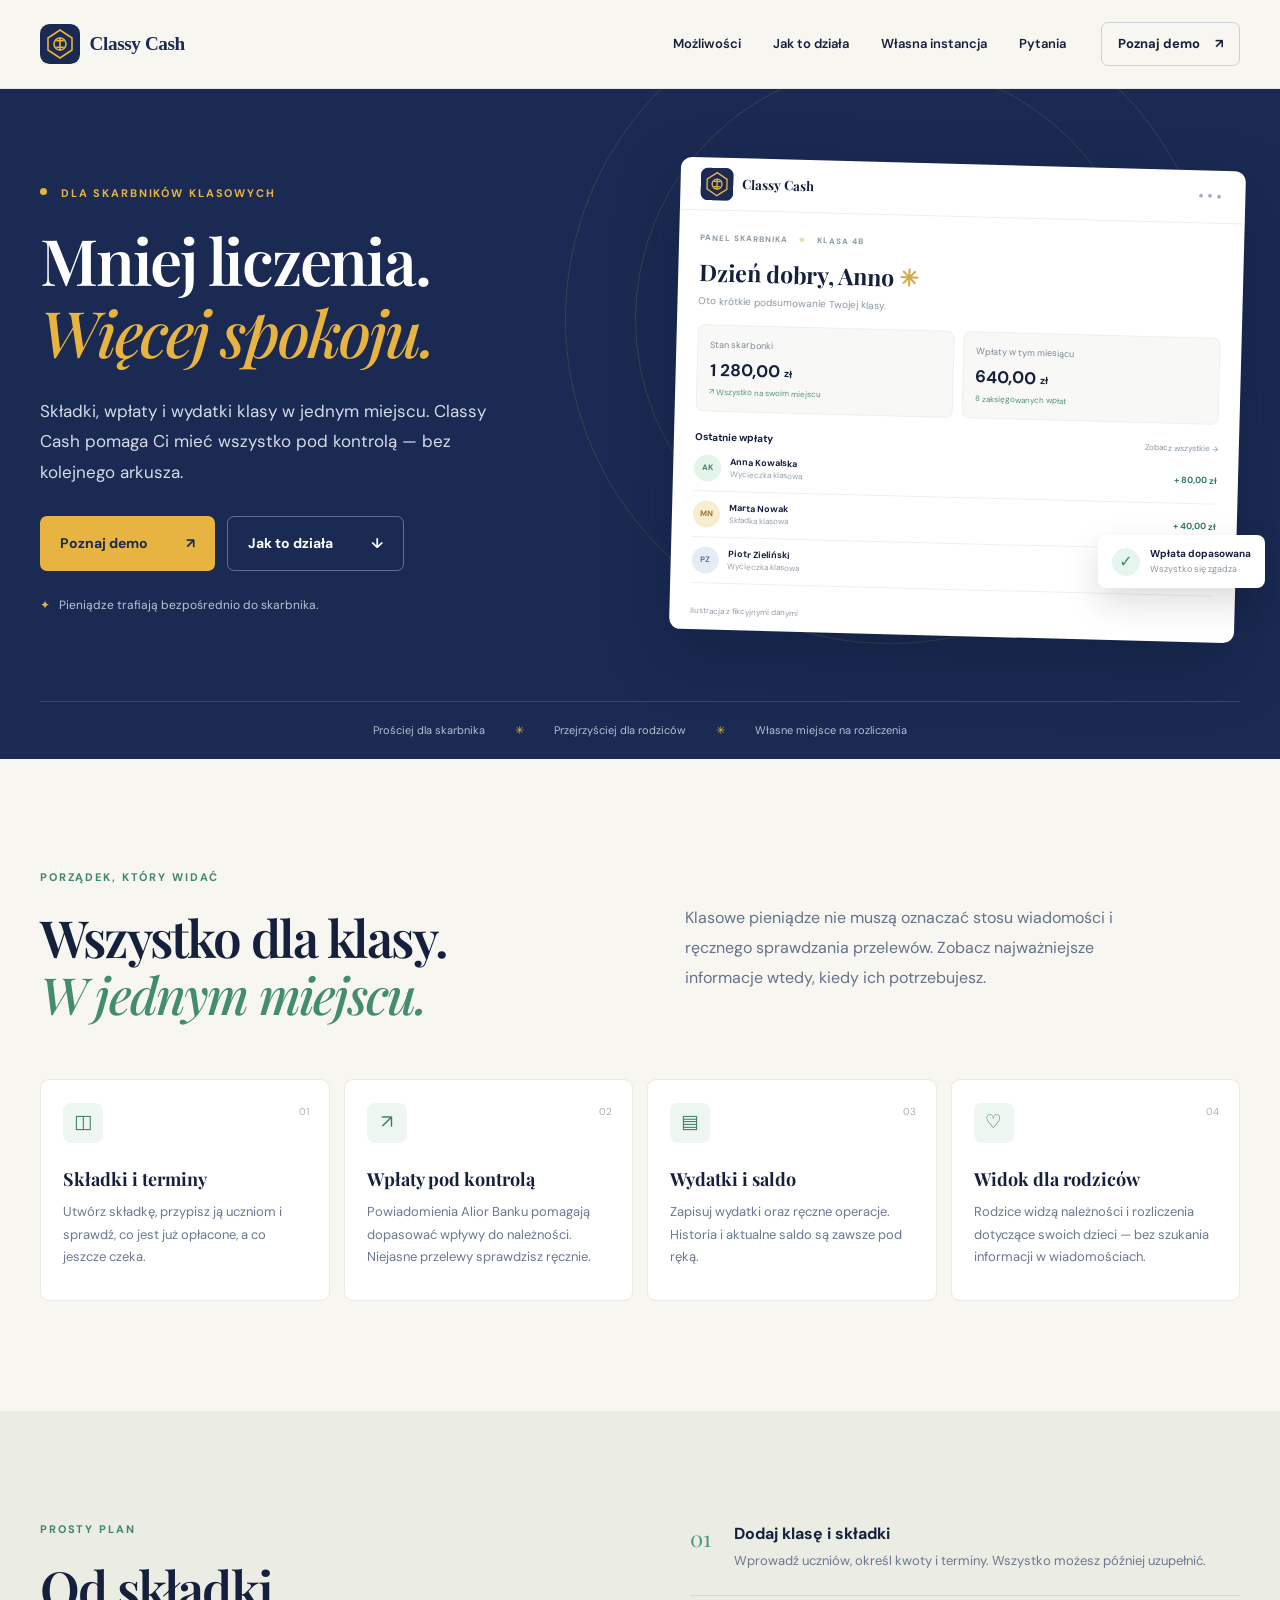
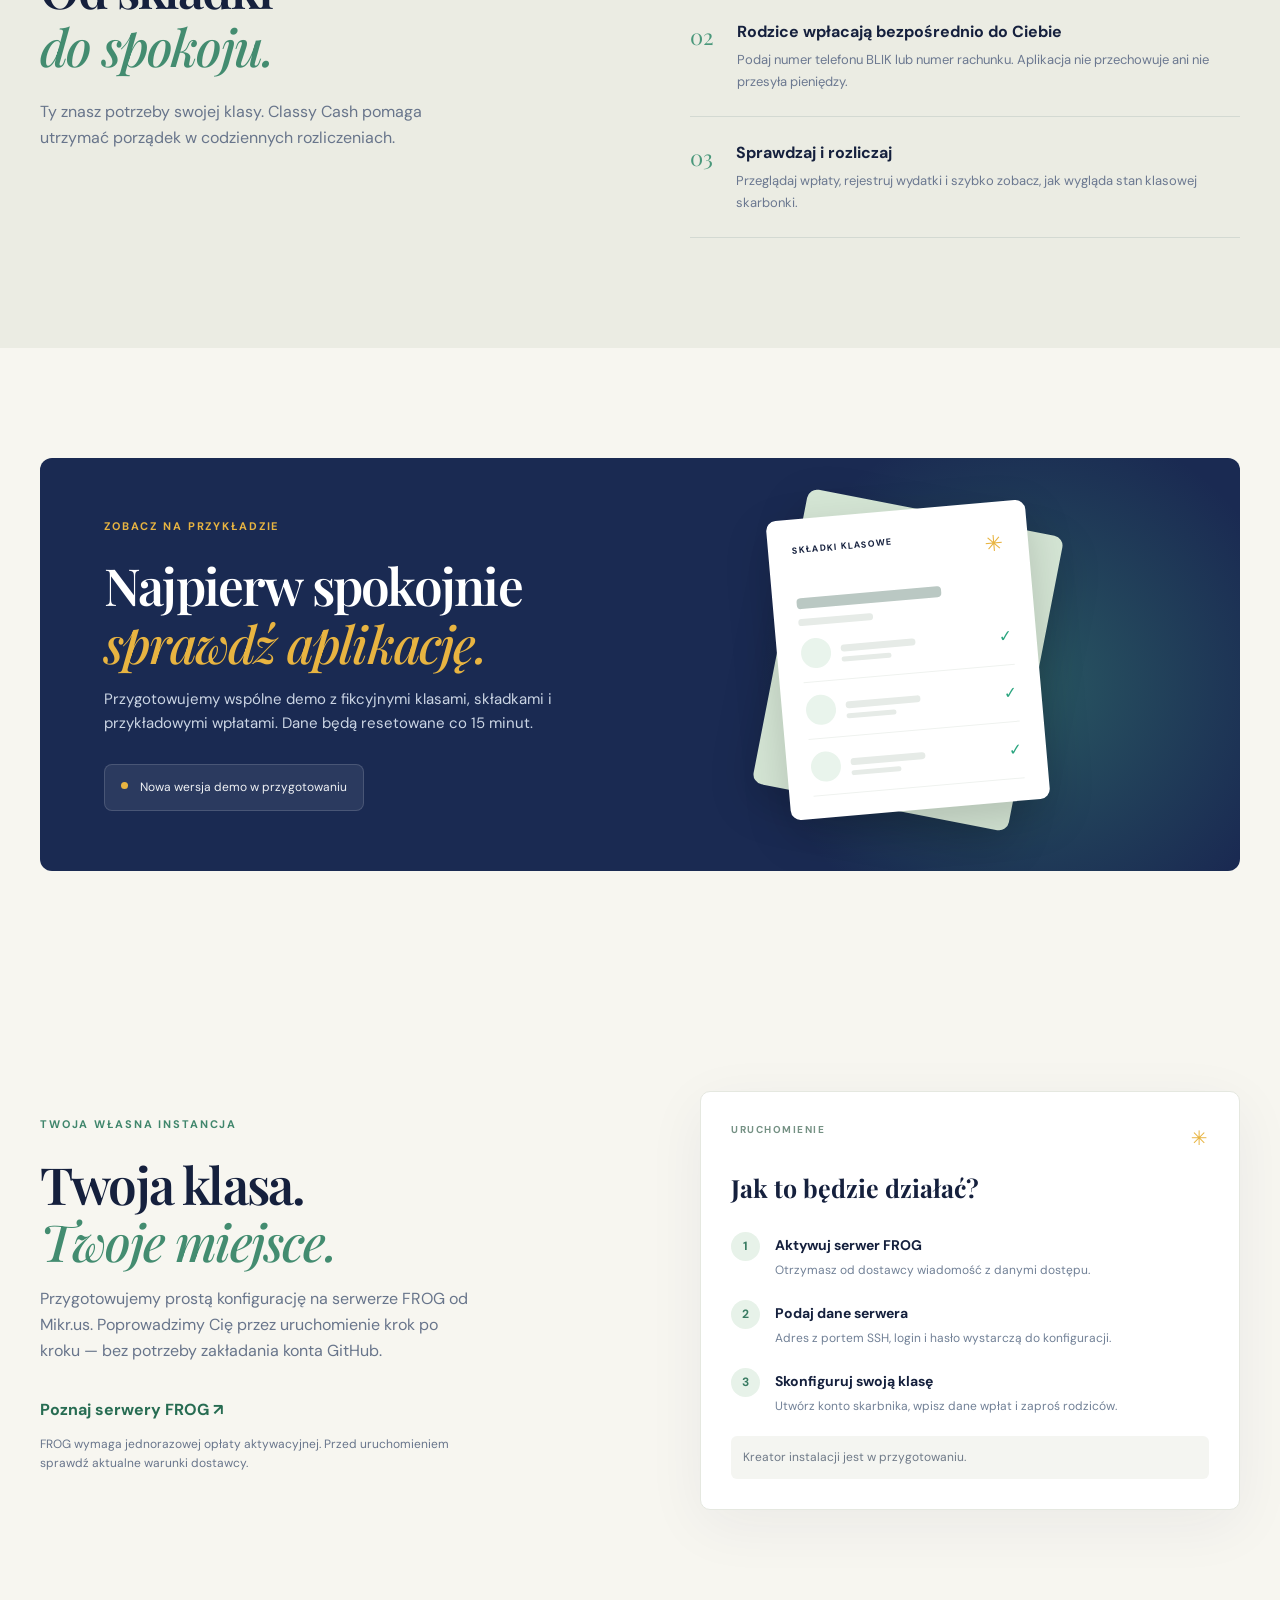
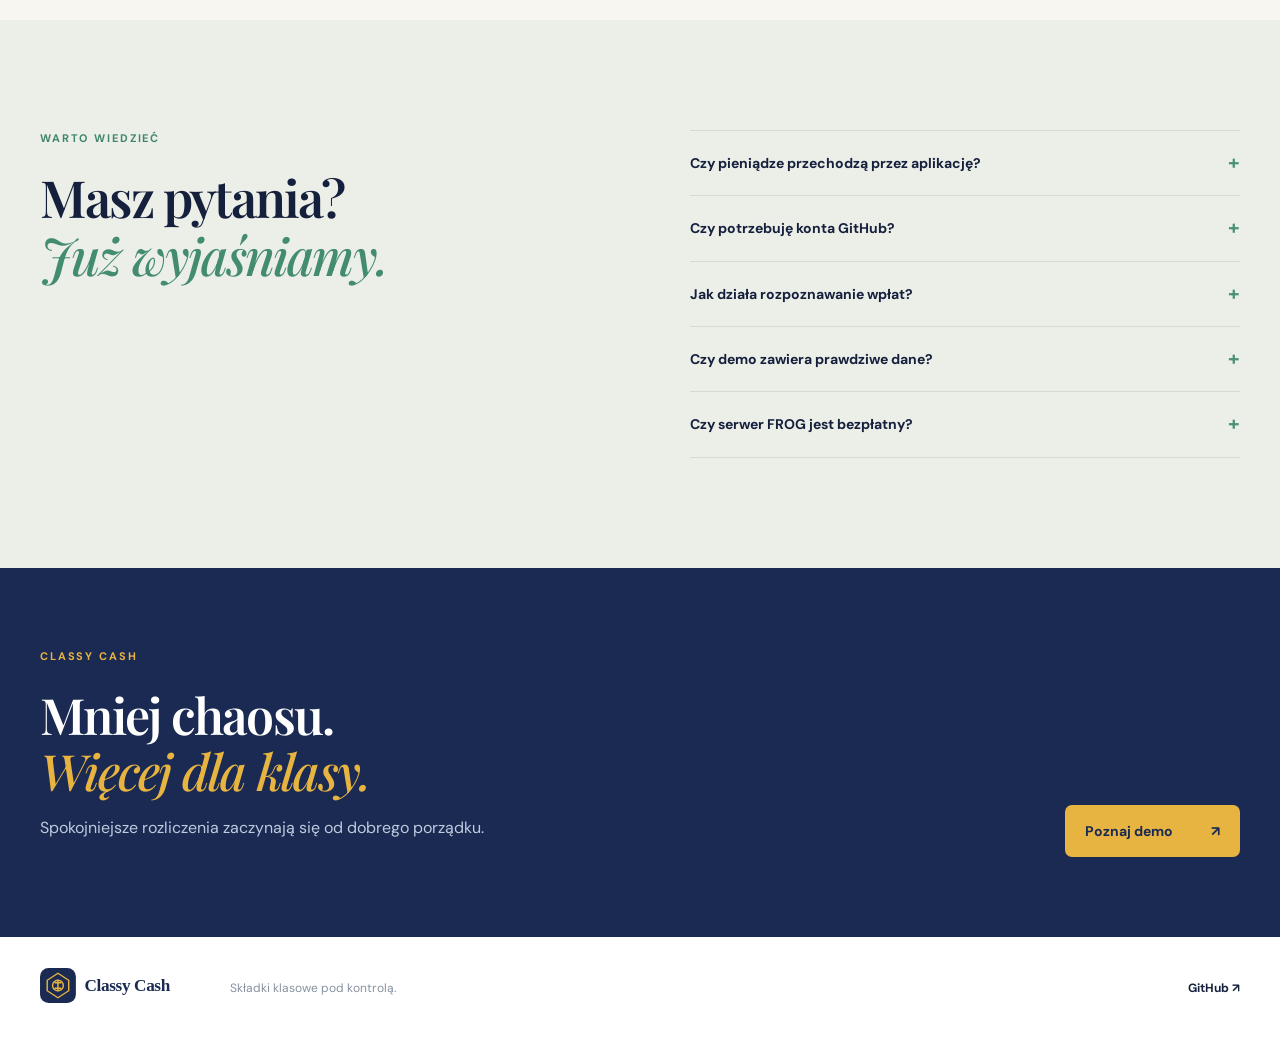
==== index.html @ b5011d4c "Create Classy Cash product website" ====
<!doctype html>
<html lang="pl">
<head>
  <meta charset="utf-8">
  <meta name="viewport" content="width=device-width, initial-scale=1">
  <meta name="theme-color" content="#1a2a52">
  <meta name="description" content="Classy Cash pomaga skarbnikom klasowym uporządkować składki, wpłaty i wydatki w jednym miejscu.">
  <meta property="og:title" content="Classy Cash — składki klasowe pod kontrolą">
  <meta property="og:description" content="Więcej porządku w klasowych rozliczeniach. Pieniądze trafiają bezpośrednio do skarbnika.">
  <meta property="og:image" content="https://classy-cash.github.io/assets/brand/social-card.png">
  <meta property="og:type" content="website">
  <link rel="icon" href="assets/brand/icon.svg" type="image/svg+xml">
  <link rel="apple-touch-icon" href="assets/brand/icon-180.png">
  <link rel="stylesheet" href="style.css">
  <title>Classy Cash — składki klasowe pod kontrolą</title>
</head>
<body>
  <a class="skip" href="#tresc">Przejdź do treści</a>
  <header class="site-header">
    <nav class="nav wrap" aria-label="Nawigacja główna">
      <a class="brand" href="#start" aria-label="Classy Cash — strona główna"><img src="assets/brand/logo.svg" alt="Classy Cash" width="184" height="40"></a>
      <div class="nav-links"><a href="#mozliwosci">Możliwości</a><a href="#jak-to-dziala">Jak to działa</a><a href="#instalacja">Własna instancja</a><a href="#pytania">Pytania</a></div>
      <a class="nav-cta" href="#demo">Poznaj demo <span aria-hidden="true">↗</span></a>
    </nav>
  </header>
  <main id="tresc">
    <section class="hero" id="start">
      <div class="hero-inner wrap">
        <div class="hero-copy">
          <p class="eyebrow"><span class="dot"></span> DLA SKARBNIKÓW KLASOWYCH</p>
          <h1>Mniej liczenia.<br><em>Więcej spokoju.</em></h1>
          <p class="hero-lede">Składki, wpłaty i wydatki klasy w jednym miejscu. Classy Cash pomaga Ci mieć wszystko pod kontrolą — bez kolejnego arkusza.</p>
          <div class="hero-actions"><a class="button button-gold" href="#demo">Poznaj demo <span aria-hidden="true">↗</span></a><a class="button button-ghost" href="#jak-to-dziala">Jak to działa <span aria-hidden="true">↓</span></a></div>
          <p class="hero-note"><span aria-hidden="true">✦</span> Pieniądze trafiają bezpośrednio do skarbnika.</p>
        </div>
        <div class="hero-visual" aria-label="Ilustracja przykładowego widoku rozliczeń">
          <div class="visual-orbit orbit-one"></div><div class="visual-orbit orbit-two"></div>
          <div class="dashboard">
            <div class="dashboard-top"><div class="dashboard-brand"><img src="assets/brand/icon.svg" width="33" height="33" alt=""><strong>Classy Cash</strong></div><span class="dashboard-menu">•••</span></div>
            <div class="dashboard-body"><p class="dashboard-kicker">PANEL SKARBNIKA <span>✳</span> KLASA 4B</p><h2>Dzień dobry, Anno <span>✳</span></h2><p class="dashboard-sub">Oto krótkie podsumowanie Twojej klasy.</p>
              <div class="dashboard-cards"><div class="mini-card"><span>Stan skarbonki</span><strong>1 280,00 <small>zł</small></strong><em>↗ Wszystko na swoim miejscu</em></div><div class="mini-card"><span>Wpłaty w tym miesiącu</span><strong>640,00 <small>zł</small></strong><em>8 zaksięgowanych wpłat</em></div></div>
              <div class="dashboard-list"><div class="list-title"><strong>Ostatnie wpłaty</strong><span>Zobacz wszystkie →</span></div><div class="payment-row"><span class="avatar avatar-green">AK</span><div><strong>Anna Kowalska</strong><small>Wycieczka klasowa</small></div><b>+ 80,00 zł</b></div><div class="payment-row"><span class="avatar avatar-gold">MN</span><div><strong>Marta Nowak</strong><small>Składka klasowa</small></div><b>+ 40,00 zł</b></div><div class="payment-row"><span class="avatar avatar-blue">PZ</span><div><strong>Piotr Zieliński</strong><small>Wycieczka klasowa</small></div><b>+ 80,00 zł</b></div></div>
            </div><p class="visual-caption">Ilustracja z fikcyjnymi danymi</p>
          </div>
          <div class="floating-note"><span class="check">✓</span><div><strong>Wpłata dopasowana</strong><small>Wszystko się zgadza</small></div></div>
        </div>
      </div>
      <div class="hero-bottom wrap"><span>Prościej dla skarbnika</span><span aria-hidden="true">✳</span><span>Przejrzyściej dla rodziców</span><span aria-hidden="true">✳</span><span>Własne miejsce na rozliczenia</span></div>
    </section>
    <section class="intro wrap section" id="mozliwosci">
      <div><p class="section-label">PORZĄDEK, KTÓRY WIDAĆ</p><h2>Wszystko dla klasy.<br><em>W jednym miejscu.</em></h2></div>
      <p class="section-intro">Klasowe pieniądze nie muszą oznaczać stosu wiadomości i ręcznego sprawdzania przelewów. Zobacz najważniejsze informacje wtedy, kiedy ich potrzebujesz.</p>
      <div class="features">
        <article class="feature"><span class="feature-icon">◫</span><span class="feature-number">01</span><h3>Składki i terminy</h3><p>Utwórz składkę, przypisz ją uczniom i sprawdź, co jest już opłacone, a co jeszcze czeka.</p></article>
        <article class="feature"><span class="feature-icon">↗</span><span class="feature-number">02</span><h3>Wpłaty pod kontrolą</h3><p>Powiadomienia Alior Banku pomagają dopasować wpływy do należności. Niejasne przelewy sprawdzisz ręcznie.</p></article>
        <article class="feature"><span class="feature-icon">▤</span><span class="feature-number">03</span><h3>Wydatki i saldo</h3><p>Zapisuj wydatki oraz ręczne operacje. Historia i aktualne saldo są zawsze pod ręką.</p></article>
        <article class="feature"><span class="feature-icon">♡</span><span class="feature-number">04</span><h3>Widok dla rodziców</h3><p>Rodzice widzą należności i rozliczenia dotyczące swoich dzieci — bez szukania informacji w wiadomościach.</p></article>
      </div>
    </section>
    <section class="how section" id="jak-to-dziala"><div class="wrap how-layout"><div class="how-heading"><p class="section-label">PROSTY PLAN</p><h2>Od składki<br><em>do spokoju.</em></h2><p>Ty znasz potrzeby swojej klasy. Classy Cash pomaga utrzymać porządek w codziennych rozliczeniach.</p></div><div class="steps"><article><span>01</span><div><h3>Dodaj klasę i składki</h3><p>Wprowadź uczniów, określ kwoty i terminy. Wszystko możesz później uzupełnić.</p></div></article><article><span>02</span><div><h3>Rodzice wpłacają bezpośrednio do Ciebie</h3><p>Podaj numer telefonu BLIK lub numer rachunku. Aplikacja nie przechowuje ani nie przesyła pieniędzy.</p></div></article><article><span>03</span><div><h3>Sprawdzaj i rozliczaj</h3><p>Przeglądaj wpłaty, rejestruj wydatki i szybko zobacz, jak wygląda stan klasowej skarbonki.</p></div></article></div></div></section>
    <section class="demo section" id="demo"><div class="wrap demo-card"><div><p class="section-label section-label-light">ZOBACZ NA PRZYKŁADZIE</p><h2>Najpierw spokojnie<br><em>sprawdź aplikację.</em></h2><p>Przygotowujemy wspólne demo z fikcyjnymi klasami, składkami i przykładowymi wpłatami. Dane będą resetowane co 15 minut.</p><span class="availability"><span class="dot"></span> Nowa wersja demo w przygotowaniu</span></div><div class="demo-illustration" aria-hidden="true"><div class="paper paper-back"></div><div class="paper paper-front"><div class="paper-top"><span>SKŁADKI KLASOWE</span><b>✳</b></div><div class="paper-line wide"></div><div class="paper-line"></div><div class="paper-row"><i></i><div><div class="paper-line"></div><div class="paper-line short"></div></div><span>✓</span></div><div class="paper-row"><i></i><div><div class="paper-line"></div><div class="paper-line short"></div></div><span>✓</span></div><div class="paper-row"><i></i><div><div class="paper-line"></div><div class="paper-line short"></div></div><span>✓</span></div></div></div></div></section>
    <section class="install wrap section" id="instalacja"><div class="install-copy"><p class="section-label">TWOJA WŁASNA INSTANCJA</p><h2>Twoja klasa.<br><em>Twoje miejsce.</em></h2><p>Przygotowujemy prostą konfigurację na serwerze FROG od Mikr.us. Poprowadzimy Cię przez uruchomienie krok po kroku — bez potrzeby zakładania konta GitHub.</p><a class="text-link" href="https://frog.mikr.us/" target="_blank" rel="noopener noreferrer">Poznaj serwery FROG <span aria-hidden="true">↗</span></a><p class="fine-print">FROG wymaga jednorazowej opłaty aktywacyjnej. Przed uruchomieniem sprawdź aktualne warunki dostawcy.</p></div><div class="install-panel"><div class="install-panel-top"><span>URUCHOMIENIE</span><span>✳</span></div><h3>Jak to będzie działać?</h3><ol><li><span>1</span><div><strong>Aktywuj serwer FROG</strong><p>Otrzymasz od dostawcy wiadomość z danymi dostępu.</p></div></li><li><span>2</span><div><strong>Podaj dane serwera</strong><p>Adres z portem SSH, login i hasło wystarczą do konfiguracji.</p></div></li><li><span>3</span><div><strong>Skonfiguruj swoją klasę</strong><p>Utwórz konto skarbnika, wpisz dane wpłat i zaproś rodziców.</p></div></li></ol><div class="install-status">Kreator instalacji jest w przygotowaniu.</div></div></section>
    <section class="faq section" id="pytania"><div class="wrap faq-layout"><div><p class="section-label">WARTO WIEDZIEĆ</p><h2>Masz pytania?<br><em>Już wyjaśniamy.</em></h2></div><div class="faq-list"><details><summary>Czy pieniądze przechodzą przez aplikację?</summary><p>Nie. Rodzice płacą bezpośrednio do skarbnika na wskazany numer telefonu lub rachunek. Classy Cash pomaga zapisać i dopasować informacje o wpłatach.</p></details><details><summary>Czy potrzebuję konta GitHub?</summary><p>Nie. Planowany kreator poprowadzi Cię przez uruchomienie własnej instancji bez konta GitHub.</p></details><details><summary>Jak działa rozpoznawanie wpłat?</summary><p>Po konfiguracji Alior Bank wysyła powiadomienie na adres przypisany do Twojej instancji. Aplikacja próbuje dopasować wpływ do należności; niejasne przypadki możesz sprawdzić ręcznie.</p></details><details><summary>Czy demo zawiera prawdziwe dane?</summary><p>Nie. Demo będzie wypełnione fikcyjnymi przykładami i resetowane co 15 minut. Nie wpisuj do niego prawdziwych danych.</p></details><details><summary>Czy serwer FROG jest bezpłatny?</summary><p>FROG nie ma opłaty abonamentowej, ale wymaga jednorazowej opłaty aktywacyjnej. Aktualne szczegóły i ograniczenia sprawdzisz u dostawcy.</p></details></div></div></section>
    <section class="closing"><div class="wrap closing-inner"><div><p class="section-label section-label-light">CLASSY CASH</p><h2>Mniej chaosu.<br><em>Więcej dla klasy.</em></h2><p>Spokojniejsze rozliczenia zaczynają się od dobrego porządku.</p></div><a class="button button-gold" href="#demo">Poznaj demo <span aria-hidden="true">↗</span></a></div></section>
  </main>
  <footer><div class="wrap footer-inner"><a class="footer-brand" href="#start"><img src="assets/brand/logo.svg" alt="Classy Cash" width="165" height="36"></a><p>Składki klasowe pod kontrolą.</p><a href="https://github.com/classy-cash">GitHub <span aria-hidden="true">↗</span></a></div></footer>
</body>
</html>
---- style.css ----
@import url('https://fonts.googleapis.com/css2?family=DM+Sans:wght@400;500;600;700&family=Playfair+Display:ital,wght@0,500;0,600;0,700;1,500;1,600&display=swap');
:root{--navy:#1a2a52;--ink:#15203d;--amber:#e8b441;--green:#2aa57f;--ivory:#f7f6f0;--muted:#64708a;--line:#e3e4df;--serif:'Playfair Display',Georgia,serif;--sans:'DM Sans',Inter,system-ui,sans-serif}
*{box-sizing:border-box}html{scroll-behavior:smooth}body{margin:0;background:var(--ivory);color:var(--ink);font-family:var(--sans);font-size:16px;line-height:1.6}a{color:inherit}button,a,summary{outline-offset:4px}a:focus-visible,summary:focus-visible{outline:3px solid var(--green)}.wrap{width:min(100% - 48px,1200px);margin-inline:auto}.skip{position:absolute;top:-80px;left:16px;z-index:10;background:#fff;padding:8px 16px}.skip:focus{top:8px}.site-header{background:var(--ivory);border-bottom:1px solid rgba(26,42,82,.08)}.nav{height:88px;display:flex;align-items:center;gap:35px}.brand{display:flex;align-items:center;margin-right:auto}.brand img{width:184px;height:auto}.nav-links{display:flex;align-items:center;gap:32px;font-size:13px;font-weight:600}.nav-links a{text-decoration:none}.nav-links a:hover,.text-link:hover{text-decoration:underline}.nav-cta{font-size:13px;font-weight:700;text-decoration:none;border:1px solid #cbd1d7;border-radius:7px;padding:11px 16px}.nav-cta span{margin-left:12px}.hero{background:var(--navy);color:#fff;overflow:hidden}.hero-inner{min-height:598px;display:grid;grid-template-columns:1fr 1fr;align-items:center;gap:70px;padding-block:75px 65px}.hero-copy{position:relative;z-index:1}.eyebrow,.section-label{font-size:11px;letter-spacing:.17em;font-weight:700;color:#40866c;margin:0 0 22px}.eyebrow{color:#e8b441}.dot{display:inline-block;width:7px;height:7px;border-radius:50%;background:var(--amber);margin-right:9px;vertical-align:2px}.hero h1,.section h2,.closing h2{font-family:var(--serif);font-weight:600;line-height:1.12;letter-spacing:-.035em;margin:0}.hero h1{font-size:clamp(48px,5vw,72px)}h1 em,h2 em{font-weight:500;color:var(--amber)}.hero-lede{max-width:490px;color:#d5dce8;font-size:17px;line-height:1.8;margin:28px 0 29px}.hero-actions{display:flex;gap:12px;flex-wrap:wrap}.button{display:inline-flex;align-items:center;justify-content:center;gap:38px;padding:15px 20px;border-radius:7px;text-decoration:none;font-weight:700;font-size:14px}.button-gold{background:var(--amber);color:var(--navy)}.button-gold:hover{background:#f4c95e}.button-ghost{border:1px solid rgba(255,255,255,.32);color:#fff}.button-ghost:hover{background:rgba(255,255,255,.08)}.hero-note{font-size:12px;color:#b9c4d8;margin:25px 0 0}.hero-note span{color:var(--amber);margin-right:6px}.hero-visual{position:relative;min-width:0}.visual-orbit{position:absolute;border:1px solid rgba(232,180,65,.16);border-radius:50%;pointer-events:none}.orbit-one{width:510px;height:510px;top:-100px;left:-40px}.orbit-two{width:650px;height:650px;top:-170px;left:-110px}.dashboard{position:relative;background:#fff;border-radius:11px;color:var(--ink);box-shadow:0 24px 65px rgba(4,15,36,.26);transform:rotate(1.5deg);overflow:hidden}.dashboard-top{height:53px;border-bottom:1px solid #edf0ee;display:flex;align-items:center;justify-content:space-between;padding:0 20px}.dashboard-brand{display:flex;align-items:center;gap:9px;font-family:var(--serif);font-size:13px}.dashboard-menu{color:#a7b0c0;letter-spacing:3px}.dashboard-body{padding:21px}.dashboard-kicker{font-size:8px;color:#8a98a1;font-weight:700;letter-spacing:.12em;margin:0}.dashboard-kicker span{color:#dbb156;margin:0 8px}.dashboard h2{font-family:var(--serif);font-size:23px;margin:10px 0 0}.dashboard h2 span{color:#d4aa46}.dashboard-sub{font-size:10px;color:#8c98a6;margin:2px 0 15px}.dashboard-cards{display:grid;grid-template-columns:1fr 1fr;gap:9px}.mini-card{background:#f8f9f6;border:1px solid #edf0ec;border-radius:7px;padding:12px;display:flex;flex-direction:column}.mini-card>span{font-size:9px;color:#7b8797}.mini-card strong{font-size:17px;margin-top:5px}.mini-card strong small{font-size:10px}.mini-card em{font-size:8px;font-style:normal;color:#549477;margin-top:2px}.dashboard-list{padding-top:18px}.list-title{display:flex;justify-content:space-between;font-size:10px}.list-title span{color:#8594a6;font-size:8px}.payment-row{display:flex;align-items:center;gap:9px;border-bottom:1px solid #eff1ef;padding:9px 0}.payment-row>div{display:flex;flex-direction:column;flex:1;line-height:1.3}.payment-row strong{font-size:9px}.payment-row small{font-size:8px;color:#95a0ac}.payment-row>b{font-size:9px;color:#367b61}.avatar{width:27px;height:27px;border-radius:50%;display:grid;place-items:center;font-size:8px;font-weight:700}.avatar-green{background:#e3f5ea;color:#45816b}.avatar-gold{background:#f7edcf;color:#99772f}.avatar-blue{background:#e6ecf5;color:#5c7294}.visual-caption{margin:0;padding:0 21px 12px;color:#929ba7;font-size:8px}.floating-note{position:absolute;right:-25px;bottom:48px;background:#fff;border-radius:8px;color:var(--ink);box-shadow:0 14px 35px rgba(0,0,0,.14);padding:11px 14px;display:flex;gap:10px;align-items:center}.floating-note div{display:flex;flex-direction:column}.floating-note strong{font-size:10px}.floating-note small{font-size:9px;color:#8a96a4}.check{width:28px;height:28px;border-radius:50%;background:#e6f5ee;color:#2b9271;display:grid;place-items:center;font-weight:700}.hero-bottom{border-top:1px solid rgba(255,255,255,.13);display:flex;justify-content:center;gap:30px;padding-block:20px;color:#b5c0d1;font-size:11px}.hero-bottom span:nth-child(even){color:var(--amber)}.section{padding-block:110px}.intro{display:grid;grid-template-columns:1fr 1fr;gap:30px 90px}.section h2,.closing h2{font-size:clamp(36px,4vw,54px)}.section h2 em{color:#438c70}.section-intro{max-width:470px;margin:34px 0 0;color:#66728a;line-height:1.85}.features{grid-column:1/-1;display:grid;grid-template-columns:repeat(4,1fr);gap:14px;margin-top:25px}.feature{background:#fff;border:1px solid #e9eae5;border-radius:9px;padding:23px 22px 26px;min-height:222px;position:relative}.feature-icon{width:40px;height:40px;background:#edf6f0;color:#398163;border-radius:8px;display:grid;place-items:center;font-size:19px}.feature-number{position:absolute;right:20px;top:24px;font-size:10px;color:#a9b2b4}.feature h3{font-family:var(--serif);font-size:18px;margin:22px 0 8px}.feature p{font-size:13px;line-height:1.7;color:#6b7890;margin:0}.how{background:#ebece3}.how-layout{display:grid;grid-template-columns:1fr 1fr;gap:100px}.how-heading>p:last-child{color:#68758b;max-width:390px;margin-top:24px}.steps article{display:flex;gap:23px;padding:23px 0;border-bottom:1px solid #d3d9d2}.steps article:first-child{padding-top:0}.steps article>span{font-family:var(--serif);color:#4a987b;font-size:22px}.steps h3{margin:0 0 4px;font-size:16px}.steps p{color:#6b7890;font-size:13px;line-height:1.7;margin:0}.demo{padding-block:110px}.demo-card{background:var(--navy);border-radius:12px;color:#fff;display:grid;grid-template-columns:1fr 1fr;overflow:hidden;min-height:390px}.demo-card>div:first-child{padding:60px 64px}.section-label-light{color:var(--amber)}.demo-card h2 em,.closing h2 em{color:var(--amber)}.demo-card p:not(.section-label){color:#cbd5e4;max-width:470px;font-size:15px}.availability{display:inline-block;background:rgba(255,255,255,.08);border:1px solid rgba(255,255,255,.14);border-radius:8px;font-size:12px;margin-top:14px;padding:13px 16px;color:#f0f2f5}.demo-illustration{position:relative;min-height:360px;background:radial-gradient(circle at 65% 55%,rgba(63,154,121,.4),transparent 60%)}.paper{position:absolute;background:#fff;border-radius:10px;width:260px;height:300px;top:52px;left:23%;box-shadow:0 16px 45px rgba(0,0,0,.17)}.paper-back{transform:rotate(11deg);background:#d5e6d5}.paper-front{transform:rotate(-5deg);padding:24px;color:var(--ink)}.paper-top{display:flex;justify-content:space-between;font-size:9px;letter-spacing:.12em;font-weight:700}.paper-top b{font-size:22px;color:var(--amber)}.paper-line{background:#e6ebe7;height:7px;border-radius:4px;width:75px;margin-top:10px}.paper-line.wide{width:145px;height:11px;background:#bac8c3;margin-top:20px}.paper-line.short{width:50px;height:5px}.paper-row{display:flex;align-items:center;gap:10px;border-bottom:1px solid #eff2ef;padding:13px 0}.paper-row i{background:#e9f4ec;border-radius:50%;width:30px;height:30px}.paper-row div{flex:1}.paper-row div .paper-line{margin-top:5px}.paper-row span{color:var(--green)}.install{display:grid;grid-template-columns:1fr 1fr;gap:120px;align-items:center}.install-copy>p:not(.section-label){max-width:440px;color:#68758b}.text-link{display:inline-block;margin-top:18px;color:#276c52;font-weight:700;text-decoration:none}.fine-print{font-size:12px;line-height:1.6}.install-panel{border:1px solid #e5e8e0;background:#fff;border-radius:10px;padding:30px;box-shadow:0 15px 60px rgba(26,42,82,.06)}.install-panel-top{display:flex;justify-content:space-between;font-size:10px;color:#759184;font-weight:700;letter-spacing:.15em}.install-panel-top span:last-child{color:var(--amber);font-size:20px}.install-panel h3{font-family:var(--serif);font-size:25px;margin:14px 0 24px}.install-panel ol{margin:0;padding:0;list-style:none}.install-panel li{display:flex;gap:15px;margin:20px 0}.install-panel li>span{flex:none;width:29px;height:29px;border-radius:50%;background:#e7f2e9;color:#397b62;display:grid;place-items:center;font-size:12px;font-weight:700}.install-panel li strong{font-size:14px}.install-panel li p{margin:3px 0 0;color:#718096;font-size:12px}.install-status{background:#f4f5f1;border-radius:6px;padding:12px;color:#6f7a88;font-size:12px}.faq{background:#eceee8}.faq-layout{display:grid;grid-template-columns:1fr 1fr;gap:100px}.faq-list details{border-bottom:1px solid #d5dbd4}.faq-list details:first-child{border-top:1px solid #d5dbd4}.faq-list summary{list-style:none;cursor:pointer;display:flex;justify-content:space-between;gap:20px;padding:21px 0;font-size:14px;font-weight:700}.faq-list summary::-webkit-details-marker{display:none}.faq-list summary:after{content:'+';font-size:20px;color:#4b9277;line-height:1}.faq-list details[open] summary:after{content:'−'}.faq-list details p{margin:0 0 22px;color:#66728a;font-size:13px;line-height:1.8}.closing{background:var(--navy);color:white}.closing-inner{padding-block:80px;display:flex;justify-content:space-between;align-items:end;gap:30px}.closing-inner p:not(.section-label){color:#bfcadd}.closing h2{font-size:clamp(36px,4vw,50px)}footer{background:#fff}.footer-inner{display:flex;align-items:center;gap:25px;padding-block:30px;font-size:12px;color:#8791a0}.footer-brand img{width:165px;height:auto}.footer-inner p{margin-right:auto}.footer-inner>a:last-child{font-weight:700;text-decoration:none;color:var(--ink)}@media(max-width:900px){.nav-links{gap:15px}.hero-inner{gap:35px}.features{grid-template-columns:repeat(2,1fr)}.how-layout,.faq-layout{gap:45px}.install{gap:45px}.floating-note{right:-5px}}@media(max-width:680px){.wrap{width:min(100% - 32px,1200px)}.nav{height:70px}.brand img{width:155px}.nav-links{display:none}.nav-cta{padding:8px 10px;font-size:12px}.hero-inner{grid-template-columns:1fr;padding-block:62px 55px;gap:65px}.hero h1{font-size:48px}.hero-lede{font-size:15px}.hero-visual{max-width:450px;margin:auto}.floating-note{right:-4px}.hero-bottom{gap:10px;flex-wrap:wrap;font-size:10px}.section{padding-block:75px}.intro,.how-layout,.install,.faq-layout{grid-template-columns:1fr;gap:25px}.section-intro{margin:0}.features{grid-template-columns:1fr 1fr;margin-top:8px}.feature{padding:18px;min-height:210px}.feature h3{font-size:16px}.demo-card{grid-template-columns:1fr}.demo-card>div:first-child{padding:38px 28px 15px}.demo-illustration{min-height:330px}.paper{left:calc(50% - 130px);top:10px}.install-panel{padding:24px}.closing-inner{display:block;padding-block:60px}.closing .button{margin-top:15px}.footer-inner{flex-wrap:wrap;gap:12px}.footer-inner p{width:100%;margin:0}.faq-list{margin-top:10px}}@media(max-width:390px){.features{grid-template-columns:1fr}.feature{min-height:0}.hero h1{font-size:41px}.dashboard-body{padding:15px}.mini-card strong{font-size:14px}.hero-bottom span:nth-child(even){display:none}}
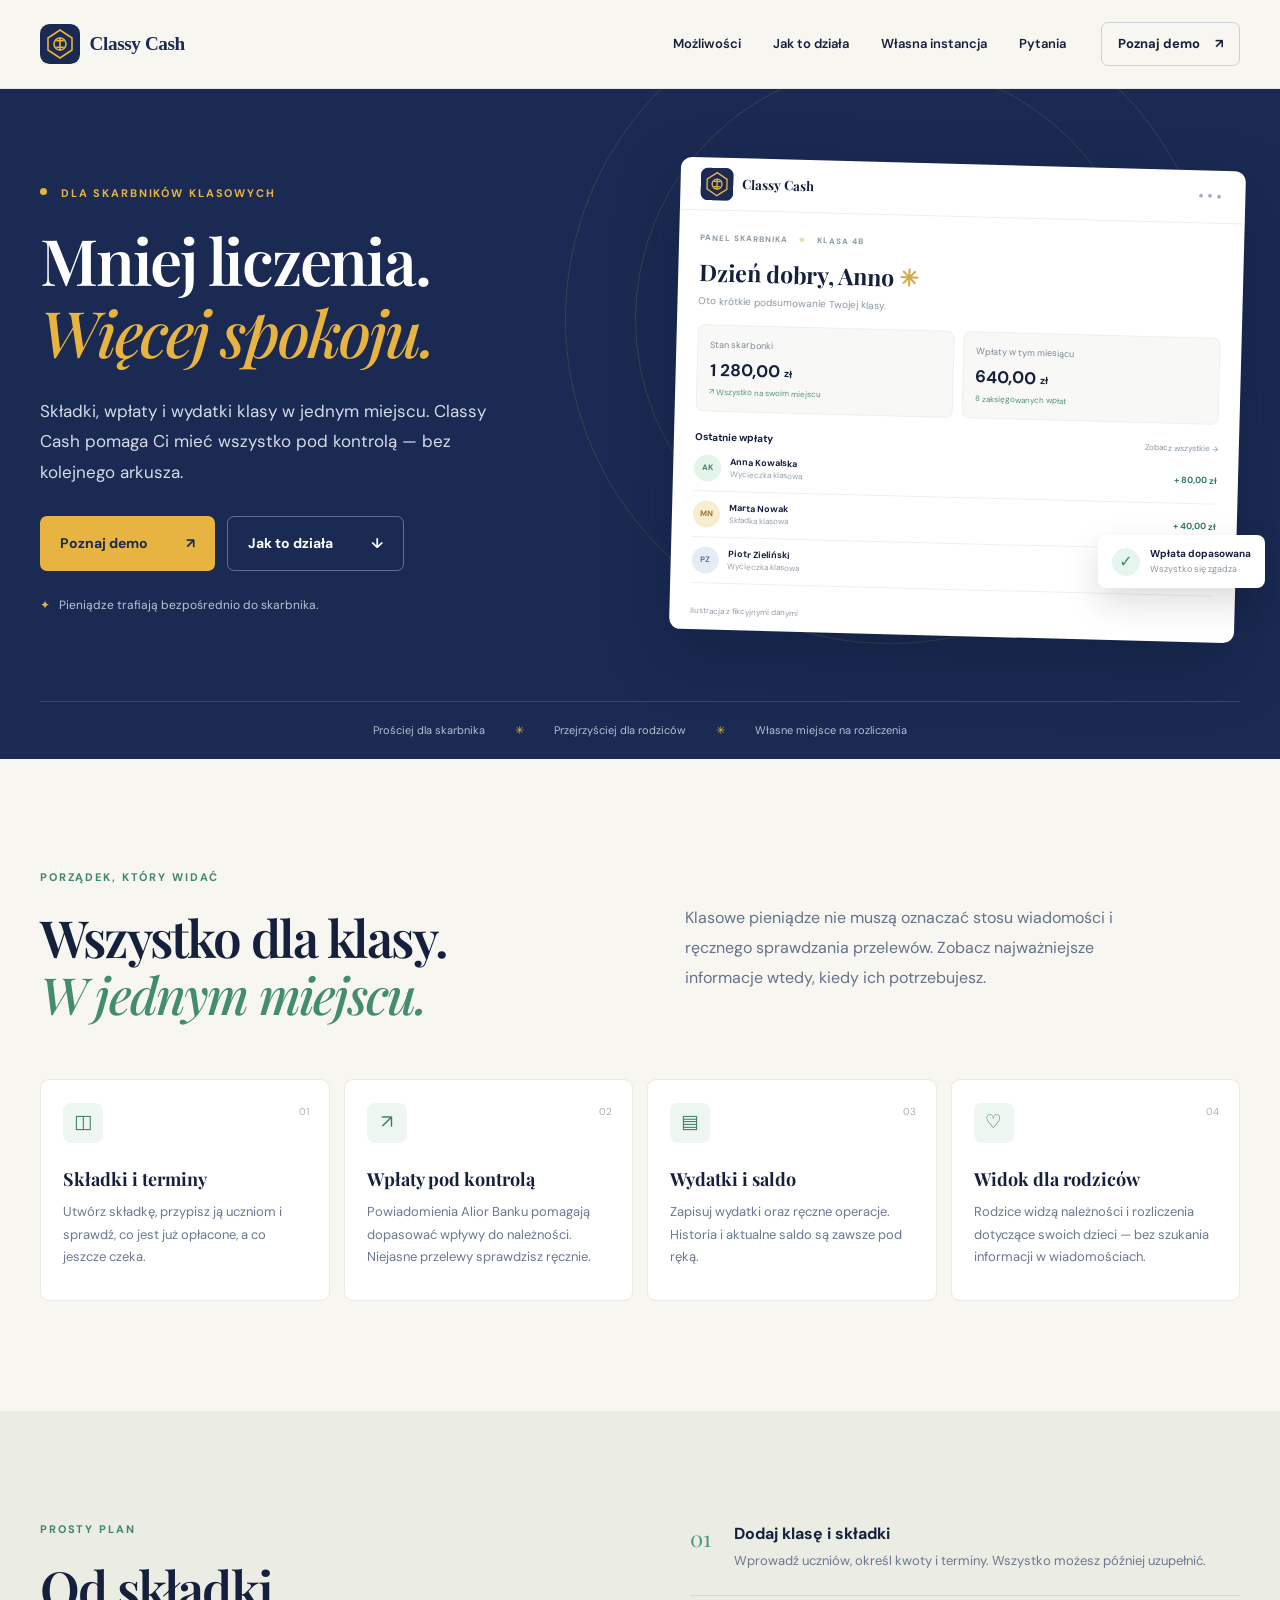
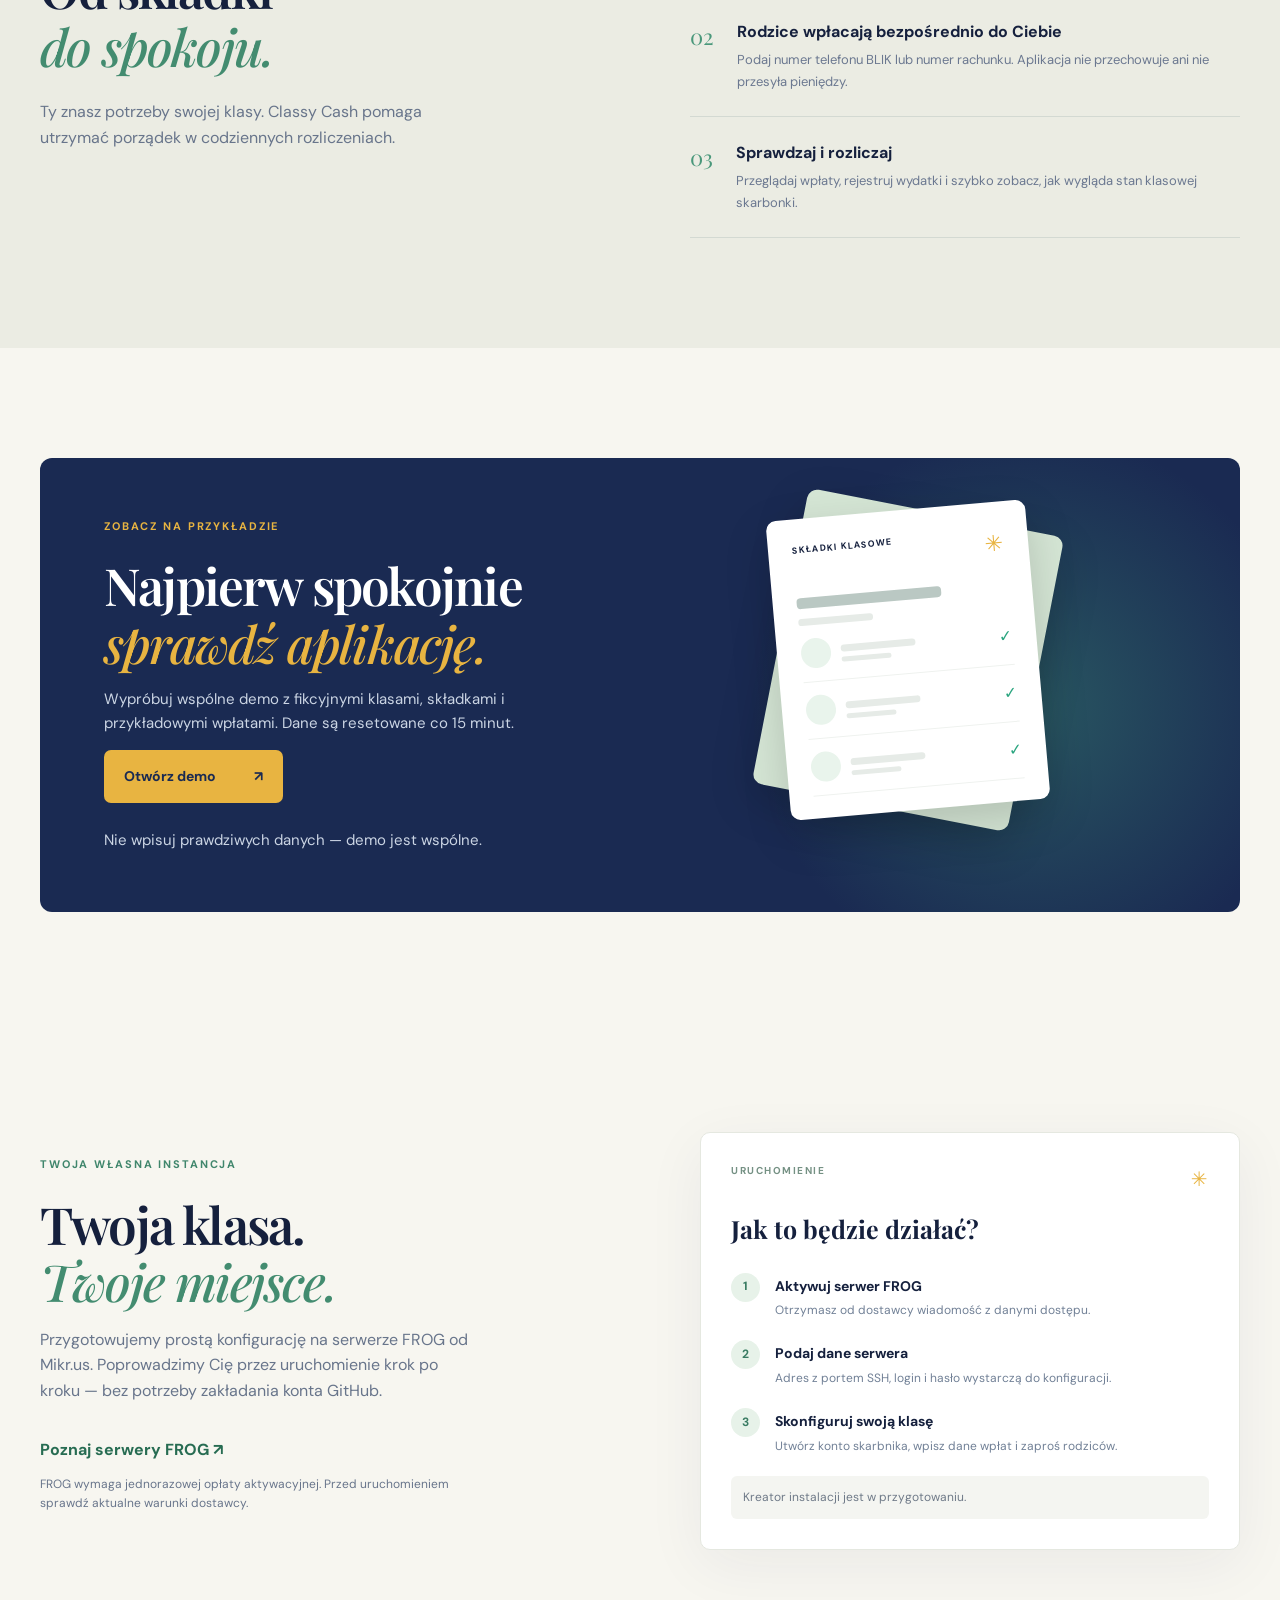
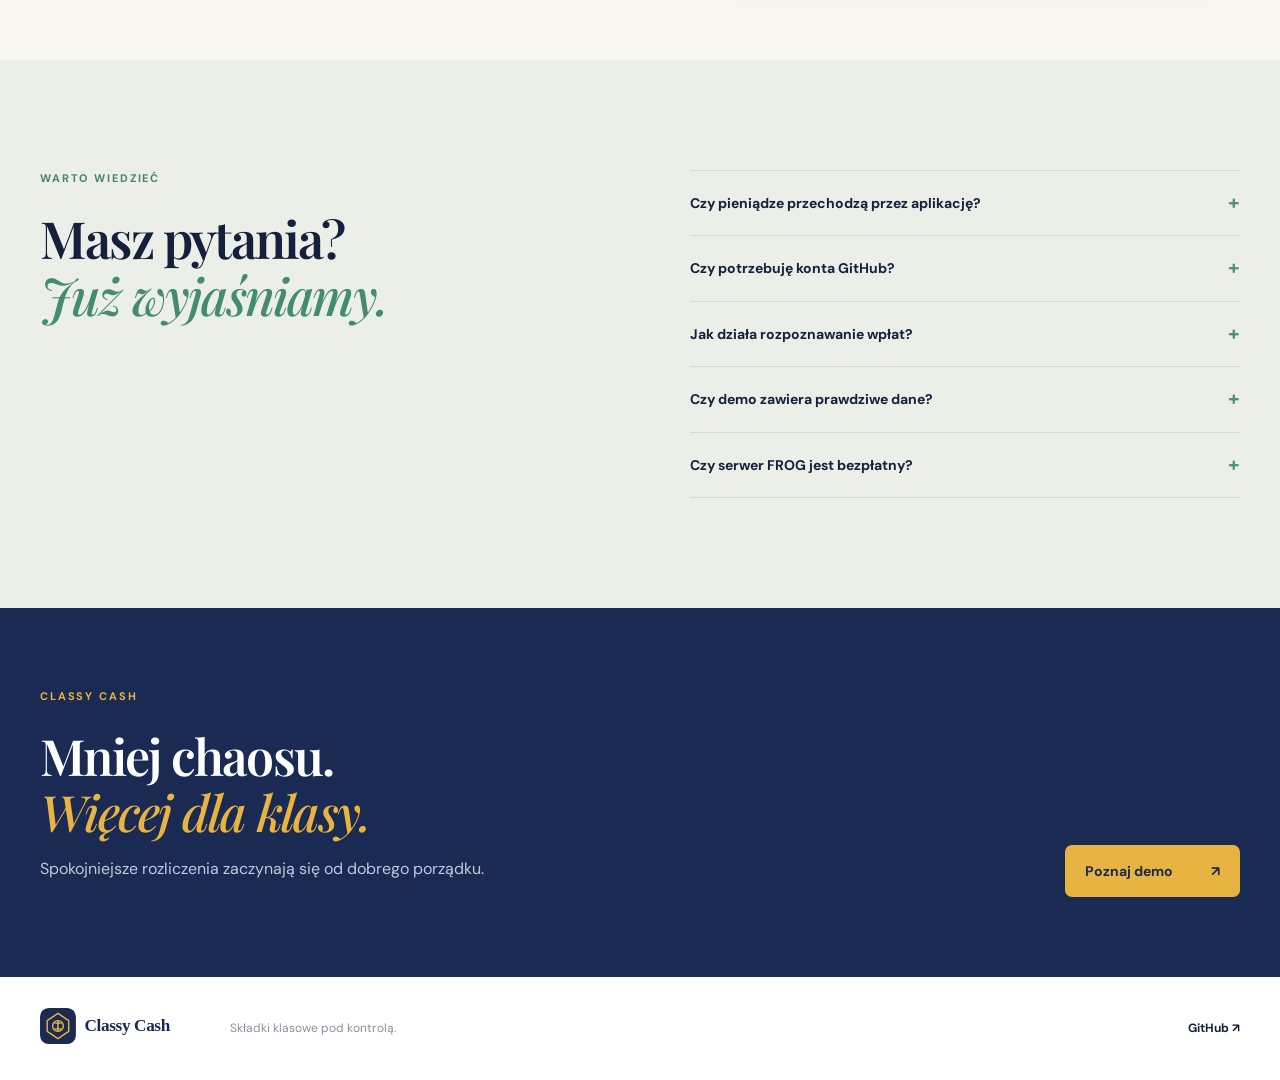
==== commit 3107dd2f: "Link to the shared Classy Cash demo" ====
--- a/index.html
+++ b/index.html
@@ -58,9 +58,9 @@
       </div>
     </section>
     <section class="how section" id="jak-to-dziala"><div class="wrap how-layout"><div class="how-heading"><p class="section-label">PROSTY PLAN</p><h2>Od składki<br><em>do spokoju.</em></h2><p>Ty znasz potrzeby swojej klasy. Classy Cash pomaga utrzymać porządek w codziennych rozliczeniach.</p></div><div class="steps"><article><span>01</span><div><h3>Dodaj klasę i składki</h3><p>Wprowadź uczniów, określ kwoty i terminy. Wszystko możesz później uzupełnić.</p></div></article><article><span>02</span><div><h3>Rodzice wpłacają bezpośrednio do Ciebie</h3><p>Podaj numer telefonu BLIK lub numer rachunku. Aplikacja nie przechowuje ani nie przesyła pieniędzy.</p></div></article><article><span>03</span><div><h3>Sprawdzaj i rozliczaj</h3><p>Przeglądaj wpłaty, rejestruj wydatki i szybko zobacz, jak wygląda stan klasowej skarbonki.</p></div></article></div></div></section>
-    <section class="demo section" id="demo"><div class="wrap demo-card"><div><p class="section-label section-label-light">ZOBACZ NA PRZYKŁADZIE</p><h2>Najpierw spokojnie<br><em>sprawdź aplikację.</em></h2><p>Przygotowujemy wspólne demo z fikcyjnymi klasami, składkami i przykładowymi wpłatami. Dane będą resetowane co 15 minut.</p><span class="availability"><span class="dot"></span> Nowa wersja demo w przygotowaniu</span></div><div class="demo-illustration" aria-hidden="true"><div class="paper paper-back"></div><div class="paper paper-front"><div class="paper-top"><span>SKŁADKI KLASOWE</span><b>✳</b></div><div class="paper-line wide"></div><div class="paper-line"></div><div class="paper-row"><i></i><div><div class="paper-line"></div><div class="paper-line short"></div></div><span>✓</span></div><div class="paper-row"><i></i><div><div class="paper-line"></div><div class="paper-line short"></div></div><span>✓</span></div><div class="paper-row"><i></i><div><div class="paper-line"></div><div class="paper-line short"></div></div><span>✓</span></div></div></div></div></section>
+    <section class="demo section" id="demo"><div class="wrap demo-card"><div><p class="section-label section-label-light">ZOBACZ NA PRZYKŁADZIE</p><h2>Najpierw spokojnie<br><em>sprawdź aplikację.</em></h2><p>Wypróbuj wspólne demo z fikcyjnymi klasami, składkami i przykładowymi wpłatami. Dane są resetowane co 15 minut.</p><a class="button button-gold" href="https://skarbiec.mleczki.pl/">Otwórz demo <span aria-hidden="true">↗</span></a><p class="hero-note">Nie wpisuj prawdziwych danych — demo jest wspólne.</p></div><div class="demo-illustration" aria-hidden="true"><div class="paper paper-back"></div><div class="paper paper-front"><div class="paper-top"><span>SKŁADKI KLASOWE</span><b>✳</b></div><div class="paper-line wide"></div><div class="paper-line"></div><div class="paper-row"><i></i><div><div class="paper-line"></div><div class="paper-line short"></div></div><span>✓</span></div><div class="paper-row"><i></i><div><div class="paper-line"></div><div class="paper-line short"></div></div><span>✓</span></div><div class="paper-row"><i></i><div><div class="paper-line"></div><div class="paper-line short"></div></div><span>✓</span></div></div></div></div></section>
     <section class="install wrap section" id="instalacja"><div class="install-copy"><p class="section-label">TWOJA WŁASNA INSTANCJA</p><h2>Twoja klasa.<br><em>Twoje miejsce.</em></h2><p>Przygotowujemy prostą konfigurację na serwerze FROG od Mikr.us. Poprowadzimy Cię przez uruchomienie krok po kroku — bez potrzeby zakładania konta GitHub.</p><a class="text-link" href="https://frog.mikr.us/" target="_blank" rel="noopener noreferrer">Poznaj serwery FROG <span aria-hidden="true">↗</span></a><p class="fine-print">FROG wymaga jednorazowej opłaty aktywacyjnej. Przed uruchomieniem sprawdź aktualne warunki dostawcy.</p></div><div class="install-panel"><div class="install-panel-top"><span>URUCHOMIENIE</span><span>✳</span></div><h3>Jak to będzie działać?</h3><ol><li><span>1</span><div><strong>Aktywuj serwer FROG</strong><p>Otrzymasz od dostawcy wiadomość z danymi dostępu.</p></div></li><li><span>2</span><div><strong>Podaj dane serwera</strong><p>Adres z portem SSH, login i hasło wystarczą do konfiguracji.</p></div></li><li><span>3</span><div><strong>Skonfiguruj swoją klasę</strong><p>Utwórz konto skarbnika, wpisz dane wpłat i zaproś rodziców.</p></div></li></ol><div class="install-status">Kreator instalacji jest w przygotowaniu.</div></div></section>
-    <section class="faq section" id="pytania"><div class="wrap faq-layout"><div><p class="section-label">WARTO WIEDZIEĆ</p><h2>Masz pytania?<br><em>Już wyjaśniamy.</em></h2></div><div class="faq-list"><details><summary>Czy pieniądze przechodzą przez aplikację?</summary><p>Nie. Rodzice płacą bezpośrednio do skarbnika na wskazany numer telefonu lub rachunek. Classy Cash pomaga zapisać i dopasować informacje o wpłatach.</p></details><details><summary>Czy potrzebuję konta GitHub?</summary><p>Nie. Planowany kreator poprowadzi Cię przez uruchomienie własnej instancji bez konta GitHub.</p></details><details><summary>Jak działa rozpoznawanie wpłat?</summary><p>Po konfiguracji Alior Bank wysyła powiadomienie na adres przypisany do Twojej instancji. Aplikacja próbuje dopasować wpływ do należności; niejasne przypadki możesz sprawdzić ręcznie.</p></details><details><summary>Czy demo zawiera prawdziwe dane?</summary><p>Nie. Demo będzie wypełnione fikcyjnymi przykładami i resetowane co 15 minut. Nie wpisuj do niego prawdziwych danych.</p></details><details><summary>Czy serwer FROG jest bezpłatny?</summary><p>FROG nie ma opłaty abonamentowej, ale wymaga jednorazowej opłaty aktywacyjnej. Aktualne szczegóły i ograniczenia sprawdzisz u dostawcy.</p></details></div></div></section>
+    <section class="faq section" id="pytania"><div class="wrap faq-layout"><div><p class="section-label">WARTO WIEDZIEĆ</p><h2>Masz pytania?<br><em>Już wyjaśniamy.</em></h2></div><div class="faq-list"><details><summary>Czy pieniądze przechodzą przez aplikację?</summary><p>Nie. Rodzice płacą bezpośrednio do skarbnika na wskazany numer telefonu lub rachunek. Classy Cash pomaga zapisać i dopasować informacje o wpłatach.</p></details><details><summary>Czy potrzebuję konta GitHub?</summary><p>Nie. Planowany kreator poprowadzi Cię przez uruchomienie własnej instancji bez konta GitHub.</p></details><details><summary>Jak działa rozpoznawanie wpłat?</summary><p>Po konfiguracji Alior Bank wysyła powiadomienie na adres przypisany do Twojej instancji. Aplikacja próbuje dopasować wpływ do należności; niejasne przypadki możesz sprawdzić ręcznie.</p></details><details><summary>Czy demo zawiera prawdziwe dane?</summary><p>Nie. Demo zawiera fikcyjne przykłady i jest resetowane co 15 minut. Nie wpisuj do niego prawdziwych danych.</p></details><details><summary>Czy serwer FROG jest bezpłatny?</summary><p>FROG nie ma opłaty abonamentowej, ale wymaga jednorazowej opłaty aktywacyjnej. Aktualne szczegóły i ograniczenia sprawdzisz u dostawcy.</p></details></div></div></section>
     <section class="closing"><div class="wrap closing-inner"><div><p class="section-label section-label-light">CLASSY CASH</p><h2>Mniej chaosu.<br><em>Więcej dla klasy.</em></h2><p>Spokojniejsze rozliczenia zaczynają się od dobrego porządku.</p></div><a class="button button-gold" href="#demo">Poznaj demo <span aria-hidden="true">↗</span></a></div></section>
   </main>
   <footer><div class="wrap footer-inner"><a class="footer-brand" href="#start"><img src="assets/brand/logo.svg" alt="Classy Cash" width="165" height="36"></a><p>Składki klasowe pod kontrolą.</p><a href="https://github.com/classy-cash">GitHub <span aria-hidden="true">↗</span></a></div></footer>
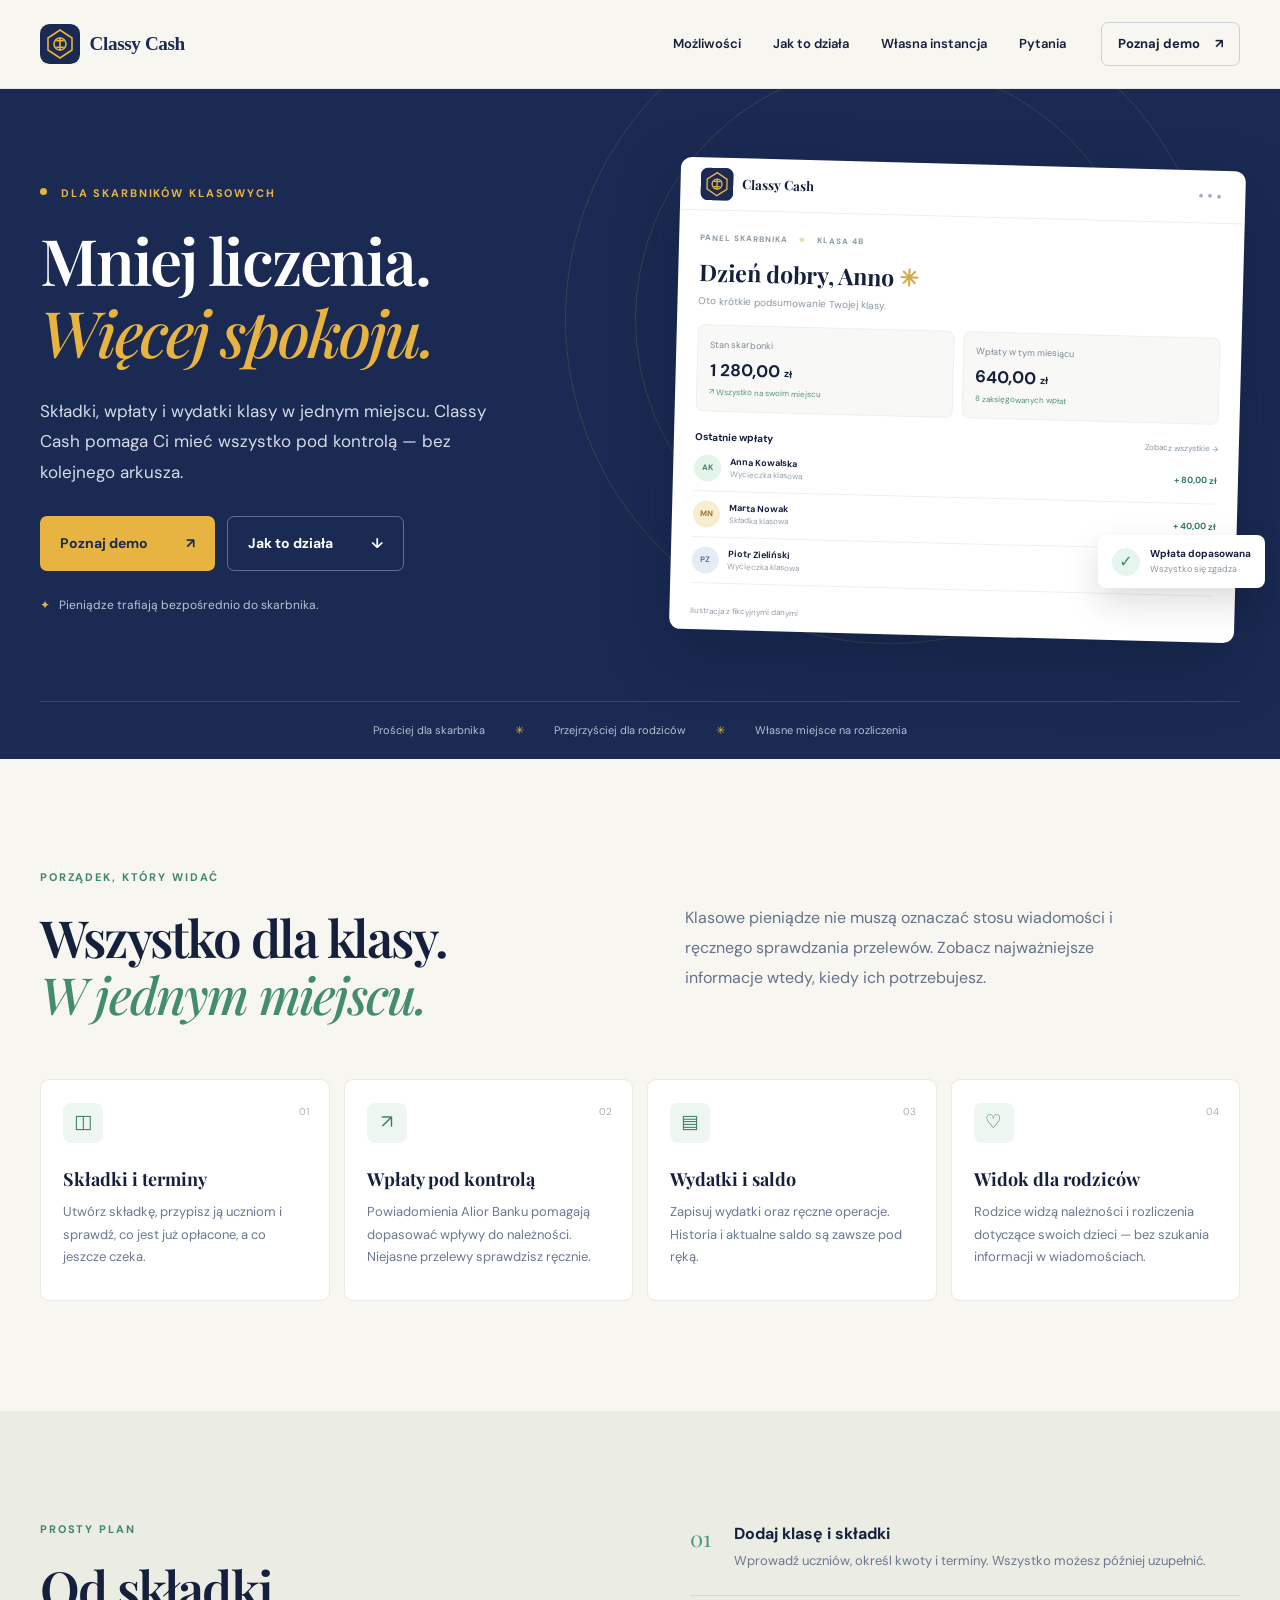
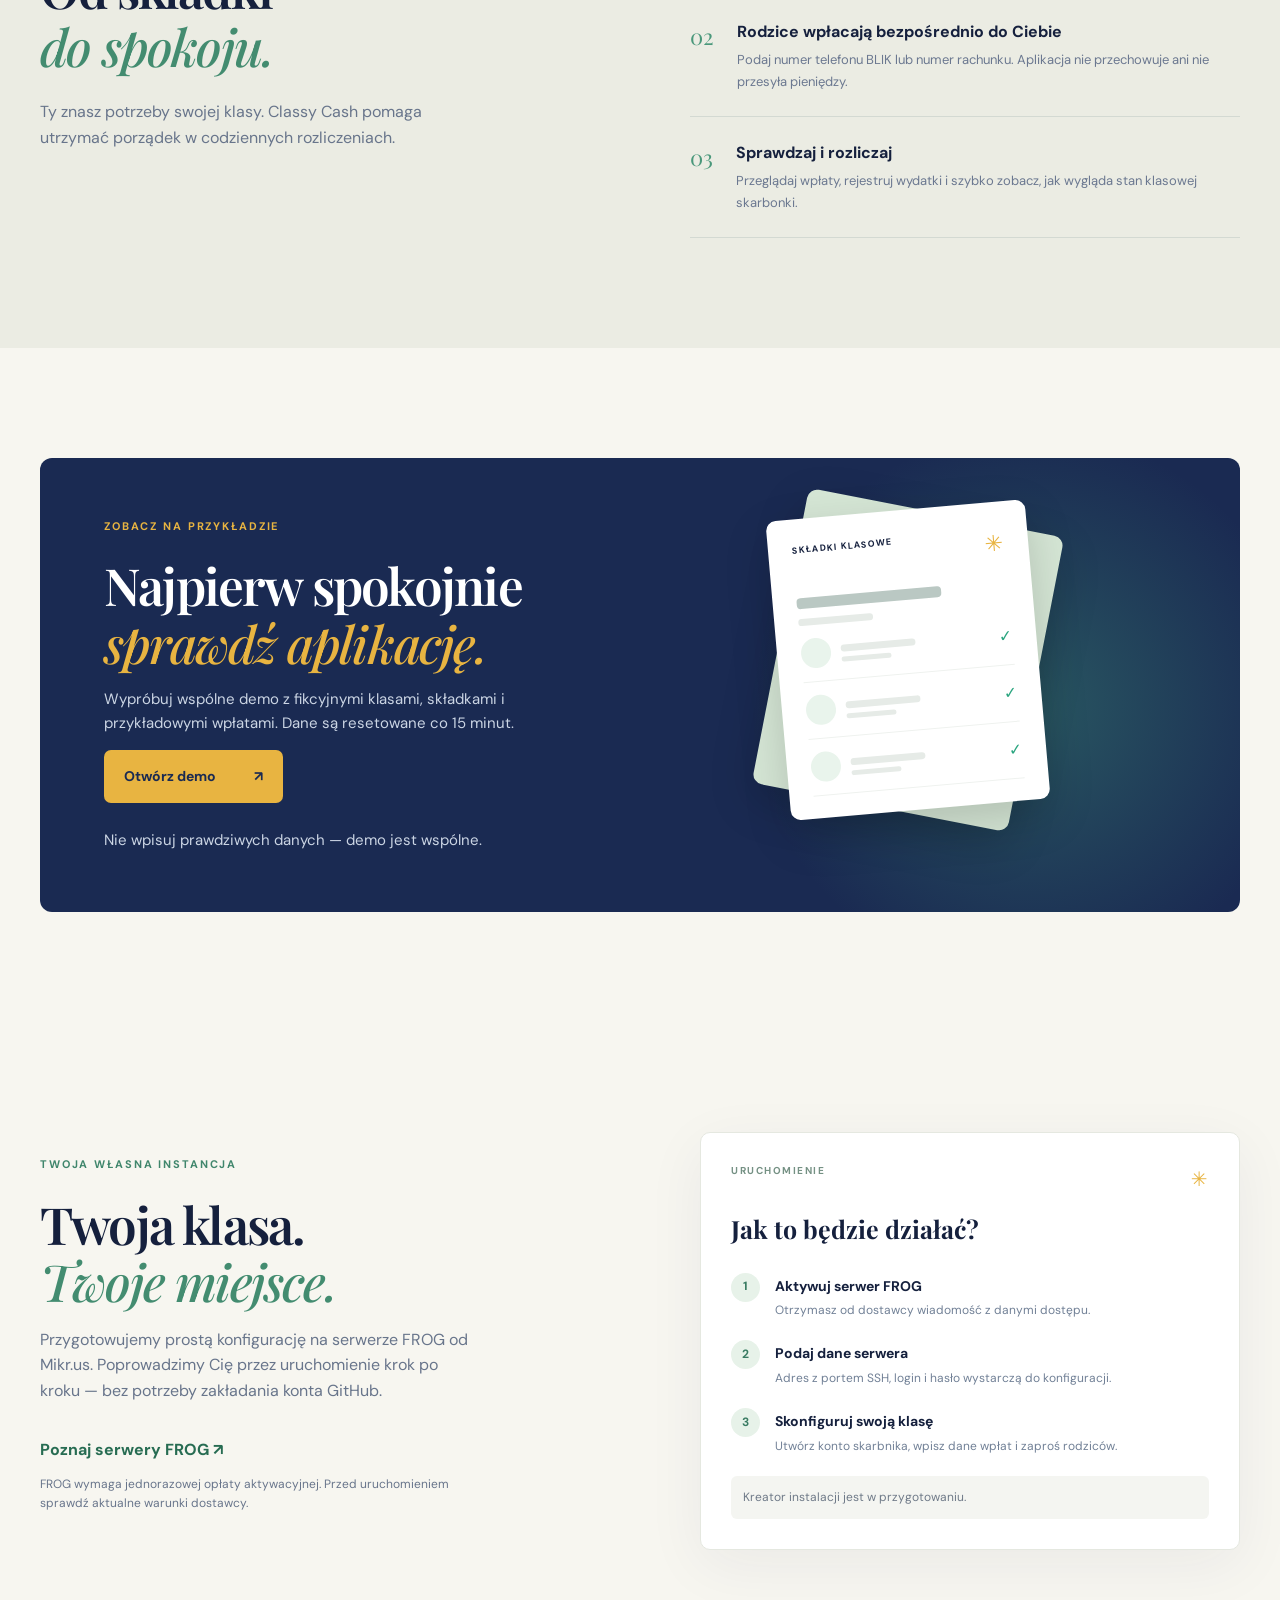
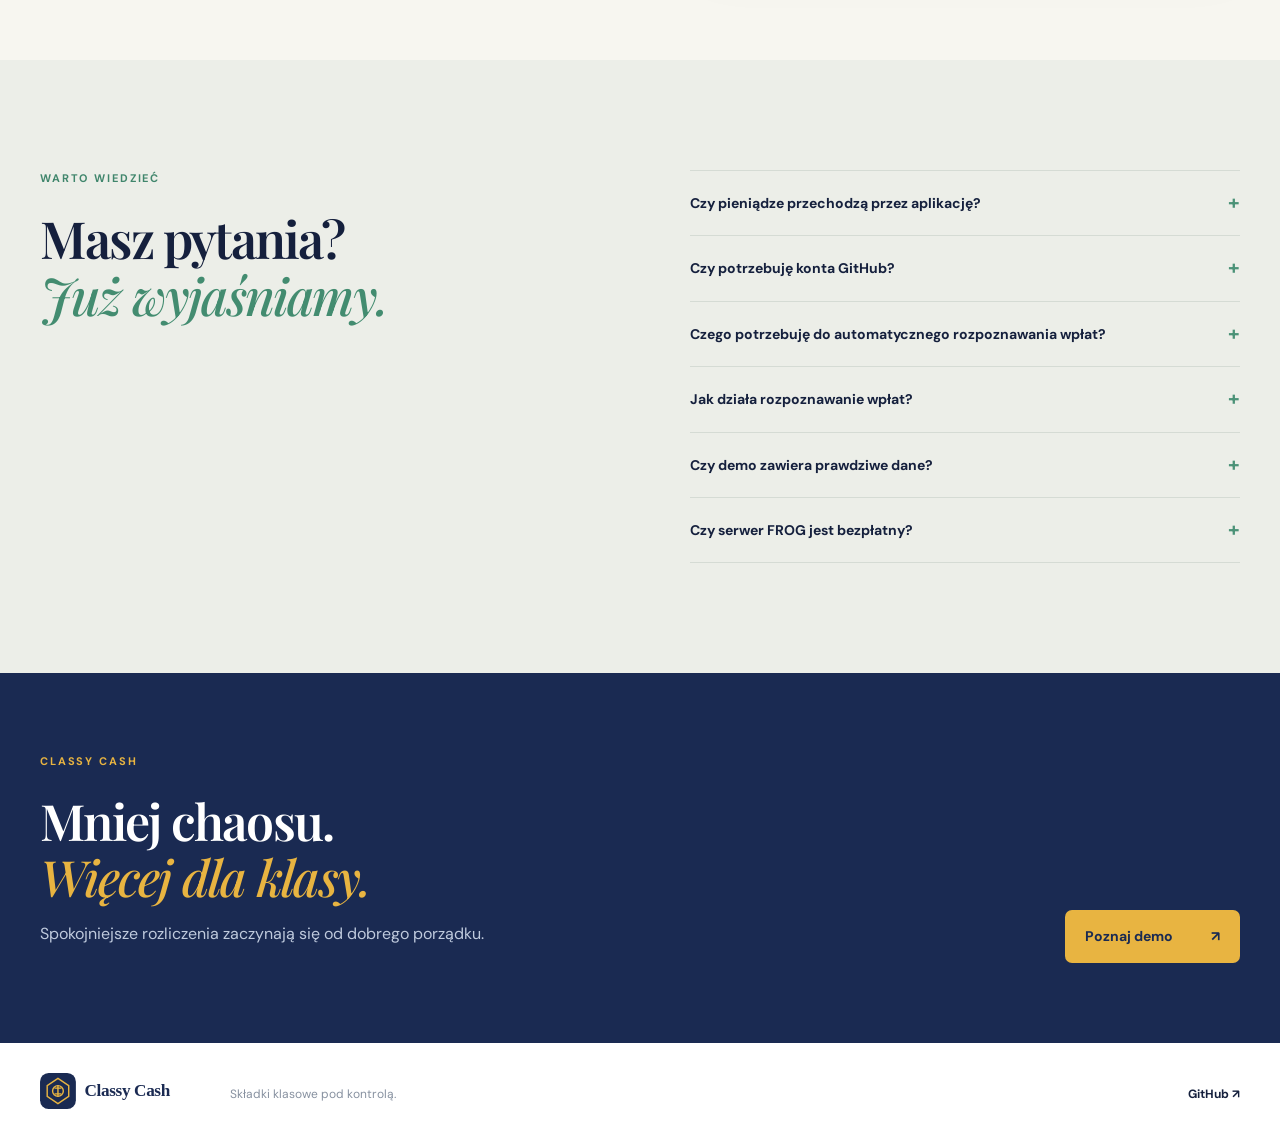
==== commit 7b107bfc: "Explain bank and BLIK requirements" ====
--- a/index.html
+++ b/index.html
@@ -7,8 +7,10 @@
   <meta name="description" content="Classy Cash pomaga skarbnikom klasowym uporządkować składki, wpłaty i wydatki w jednym miejscu.">
   <meta property="og:title" content="Classy Cash — składki klasowe pod kontrolą">
   <meta property="og:description" content="Więcej porządku w klasowych rozliczeniach. Pieniądze trafiają bezpośrednio do skarbnika.">
-  <meta property="og:image" content="https://classy-cash.github.io/assets/brand/social-card.png">
+  <meta property="og:image" content="https://classycash.dpdns.org/assets/brand/social-card.png">
   <meta property="og:type" content="website">
+  <meta property="og:url" content="https://classycash.dpdns.org/">
+  <link rel="canonical" href="https://classycash.dpdns.org/">
   <link rel="icon" href="assets/brand/icon.svg" type="image/svg+xml">
   <link rel="apple-touch-icon" href="assets/brand/icon-180.png">
   <link rel="stylesheet" href="style.css">
@@ -20,7 +22,7 @@
     <nav class="nav wrap" aria-label="Nawigacja główna">
       <a class="brand" href="#start" aria-label="Classy Cash — strona główna"><img src="assets/brand/logo.svg" alt="Classy Cash" width="184" height="40"></a>
       <div class="nav-links"><a href="#mozliwosci">Możliwości</a><a href="#jak-to-dziala">Jak to działa</a><a href="#instalacja">Własna instancja</a><a href="#pytania">Pytania</a></div>
-      <a class="nav-cta" href="#demo">Poznaj demo <span aria-hidden="true">↗</span></a>
+      <a class="nav-cta" href="https://skarbiec.mleczki.pl/">Poznaj demo <span aria-hidden="true">↗</span></a>
     </nav>
   </header>
   <main id="tresc">
@@ -30,7 +32,7 @@
           <p class="eyebrow"><span class="dot"></span> DLA SKARBNIKÓW KLASOWYCH</p>
           <h1>Mniej liczenia.<br><em>Więcej spokoju.</em></h1>
           <p class="hero-lede">Składki, wpłaty i wydatki klasy w jednym miejscu. Classy Cash pomaga Ci mieć wszystko pod kontrolą — bez kolejnego arkusza.</p>
-          <div class="hero-actions"><a class="button button-gold" href="#demo">Poznaj demo <span aria-hidden="true">↗</span></a><a class="button button-ghost" href="#jak-to-dziala">Jak to działa <span aria-hidden="true">↓</span></a></div>
+          <div class="hero-actions"><a class="button button-gold" href="https://skarbiec.mleczki.pl/">Poznaj demo <span aria-hidden="true">↗</span></a><a class="button button-ghost" href="#jak-to-dziala">Jak to działa <span aria-hidden="true">↓</span></a></div>
           <p class="hero-note"><span aria-hidden="true">✦</span> Pieniądze trafiają bezpośrednio do skarbnika.</p>
         </div>
         <div class="hero-visual" aria-label="Ilustracja przykładowego widoku rozliczeń">
@@ -60,8 +62,8 @@
     <section class="how section" id="jak-to-dziala"><div class="wrap how-layout"><div class="how-heading"><p class="section-label">PROSTY PLAN</p><h2>Od składki<br><em>do spokoju.</em></h2><p>Ty znasz potrzeby swojej klasy. Classy Cash pomaga utrzymać porządek w codziennych rozliczeniach.</p></div><div class="steps"><article><span>01</span><div><h3>Dodaj klasę i składki</h3><p>Wprowadź uczniów, określ kwoty i terminy. Wszystko możesz później uzupełnić.</p></div></article><article><span>02</span><div><h3>Rodzice wpłacają bezpośrednio do Ciebie</h3><p>Podaj numer telefonu BLIK lub numer rachunku. Aplikacja nie przechowuje ani nie przesyła pieniędzy.</p></div></article><article><span>03</span><div><h3>Sprawdzaj i rozliczaj</h3><p>Przeglądaj wpłaty, rejestruj wydatki i szybko zobacz, jak wygląda stan klasowej skarbonki.</p></div></article></div></div></section>
     <section class="demo section" id="demo"><div class="wrap demo-card"><div><p class="section-label section-label-light">ZOBACZ NA PRZYKŁADZIE</p><h2>Najpierw spokojnie<br><em>sprawdź aplikację.</em></h2><p>Wypróbuj wspólne demo z fikcyjnymi klasami, składkami i przykładowymi wpłatami. Dane są resetowane co 15 minut.</p><a class="button button-gold" href="https://skarbiec.mleczki.pl/">Otwórz demo <span aria-hidden="true">↗</span></a><p class="hero-note">Nie wpisuj prawdziwych danych — demo jest wspólne.</p></div><div class="demo-illustration" aria-hidden="true"><div class="paper paper-back"></div><div class="paper paper-front"><div class="paper-top"><span>SKŁADKI KLASOWE</span><b>✳</b></div><div class="paper-line wide"></div><div class="paper-line"></div><div class="paper-row"><i></i><div><div class="paper-line"></div><div class="paper-line short"></div></div><span>✓</span></div><div class="paper-row"><i></i><div><div class="paper-line"></div><div class="paper-line short"></div></div><span>✓</span></div><div class="paper-row"><i></i><div><div class="paper-line"></div><div class="paper-line short"></div></div><span>✓</span></div></div></div></div></section>
     <section class="install wrap section" id="instalacja"><div class="install-copy"><p class="section-label">TWOJA WŁASNA INSTANCJA</p><h2>Twoja klasa.<br><em>Twoje miejsce.</em></h2><p>Przygotowujemy prostą konfigurację na serwerze FROG od Mikr.us. Poprowadzimy Cię przez uruchomienie krok po kroku — bez potrzeby zakładania konta GitHub.</p><a class="text-link" href="https://frog.mikr.us/" target="_blank" rel="noopener noreferrer">Poznaj serwery FROG <span aria-hidden="true">↗</span></a><p class="fine-print">FROG wymaga jednorazowej opłaty aktywacyjnej. Przed uruchomieniem sprawdź aktualne warunki dostawcy.</p></div><div class="install-panel"><div class="install-panel-top"><span>URUCHOMIENIE</span><span>✳</span></div><h3>Jak to będzie działać?</h3><ol><li><span>1</span><div><strong>Aktywuj serwer FROG</strong><p>Otrzymasz od dostawcy wiadomość z danymi dostępu.</p></div></li><li><span>2</span><div><strong>Podaj dane serwera</strong><p>Adres z portem SSH, login i hasło wystarczą do konfiguracji.</p></div></li><li><span>3</span><div><strong>Skonfiguruj swoją klasę</strong><p>Utwórz konto skarbnika, wpisz dane wpłat i zaproś rodziców.</p></div></li></ol><div class="install-status">Kreator instalacji jest w przygotowaniu.</div></div></section>
-    <section class="faq section" id="pytania"><div class="wrap faq-layout"><div><p class="section-label">WARTO WIEDZIEĆ</p><h2>Masz pytania?<br><em>Już wyjaśniamy.</em></h2></div><div class="faq-list"><details><summary>Czy pieniądze przechodzą przez aplikację?</summary><p>Nie. Rodzice płacą bezpośrednio do skarbnika na wskazany numer telefonu lub rachunek. Classy Cash pomaga zapisać i dopasować informacje o wpłatach.</p></details><details><summary>Czy potrzebuję konta GitHub?</summary><p>Nie. Planowany kreator poprowadzi Cię przez uruchomienie własnej instancji bez konta GitHub.</p></details><details><summary>Jak działa rozpoznawanie wpłat?</summary><p>Po konfiguracji Alior Bank wysyła powiadomienie na adres przypisany do Twojej instancji. Aplikacja próbuje dopasować wpływ do należności; niejasne przypadki możesz sprawdzić ręcznie.</p></details><details><summary>Czy demo zawiera prawdziwe dane?</summary><p>Nie. Demo zawiera fikcyjne przykłady i jest resetowane co 15 minut. Nie wpisuj do niego prawdziwych danych.</p></details><details><summary>Czy serwer FROG jest bezpłatny?</summary><p>FROG nie ma opłaty abonamentowej, ale wymaga jednorazowej opłaty aktywacyjnej. Aktualne szczegóły i ograniczenia sprawdzisz u dostawcy.</p></details></div></div></section>
-    <section class="closing"><div class="wrap closing-inner"><div><p class="section-label section-label-light">CLASSY CASH</p><h2>Mniej chaosu.<br><em>Więcej dla klasy.</em></h2><p>Spokojniejsze rozliczenia zaczynają się od dobrego porządku.</p></div><a class="button button-gold" href="#demo">Poznaj demo <span aria-hidden="true">↗</span></a></div></section>
+    <section class="faq section" id="pytania"><div class="wrap faq-layout"><div><p class="section-label">WARTO WIEDZIEĆ</p><h2>Masz pytania?<br><em>Już wyjaśniamy.</em></h2></div><div class="faq-list"><details><summary>Czy pieniądze przechodzą przez aplikację?</summary><p>Nie. Rodzice płacą bezpośrednio do skarbnika na wskazany numer telefonu lub rachunek. Classy Cash pomaga zapisać i dopasować informacje o wpłatach.</p></details><details><summary>Czy potrzebuję konta GitHub?</summary><p>Nie. Planowany kreator poprowadzi Cię przez uruchomienie własnej instancji bez konta GitHub.</p></details><details><summary>Czego potrzebuję do automatycznego rozpoznawania wpłat?</summary><p>Potrzebujesz konta w Alior Banku (możesz wybrać bezpłatne konto, zgodnie z aktualną ofertą banku) oraz telefonu z numerem powiązanym z tym kontem w usłudze BLIK. Skonfiguruj też powiadomienia e-mail z banku. Przelewy trafiają bezpośrednio na Twoje konto, a Classy Cash dopasowuje powiadomienia do należności.</p></details><details><summary>Jak działa rozpoznawanie wpłat?</summary><p>Po konfiguracji Alior Bank wysyła powiadomienie na adres przypisany do Twojej instancji. Aplikacja próbuje dopasować wpływ do należności; niejasne przypadki możesz sprawdzić ręcznie.</p></details><details><summary>Czy demo zawiera prawdziwe dane?</summary><p>Nie. Demo zawiera fikcyjne przykłady i jest resetowane co 15 minut. Nie wpisuj do niego prawdziwych danych.</p></details><details><summary>Czy serwer FROG jest bezpłatny?</summary><p>FROG nie ma opłaty abonamentowej, ale wymaga jednorazowej opłaty aktywacyjnej. Aktualne szczegóły i ograniczenia sprawdzisz u dostawcy.</p></details></div></div></section>
+    <section class="closing"><div class="wrap closing-inner"><div><p class="section-label section-label-light">CLASSY CASH</p><h2>Mniej chaosu.<br><em>Więcej dla klasy.</em></h2><p>Spokojniejsze rozliczenia zaczynają się od dobrego porządku.</p></div><a class="button button-gold" href="https://skarbiec.mleczki.pl/">Poznaj demo <span aria-hidden="true">↗</span></a></div></section>
   </main>
   <footer><div class="wrap footer-inner"><a class="footer-brand" href="#start"><img src="assets/brand/logo.svg" alt="Classy Cash" width="165" height="36"></a><p>Składki klasowe pod kontrolą.</p><a href="https://github.com/classy-cash">GitHub <span aria-hidden="true">↗</span></a></div></footer>
 </body>
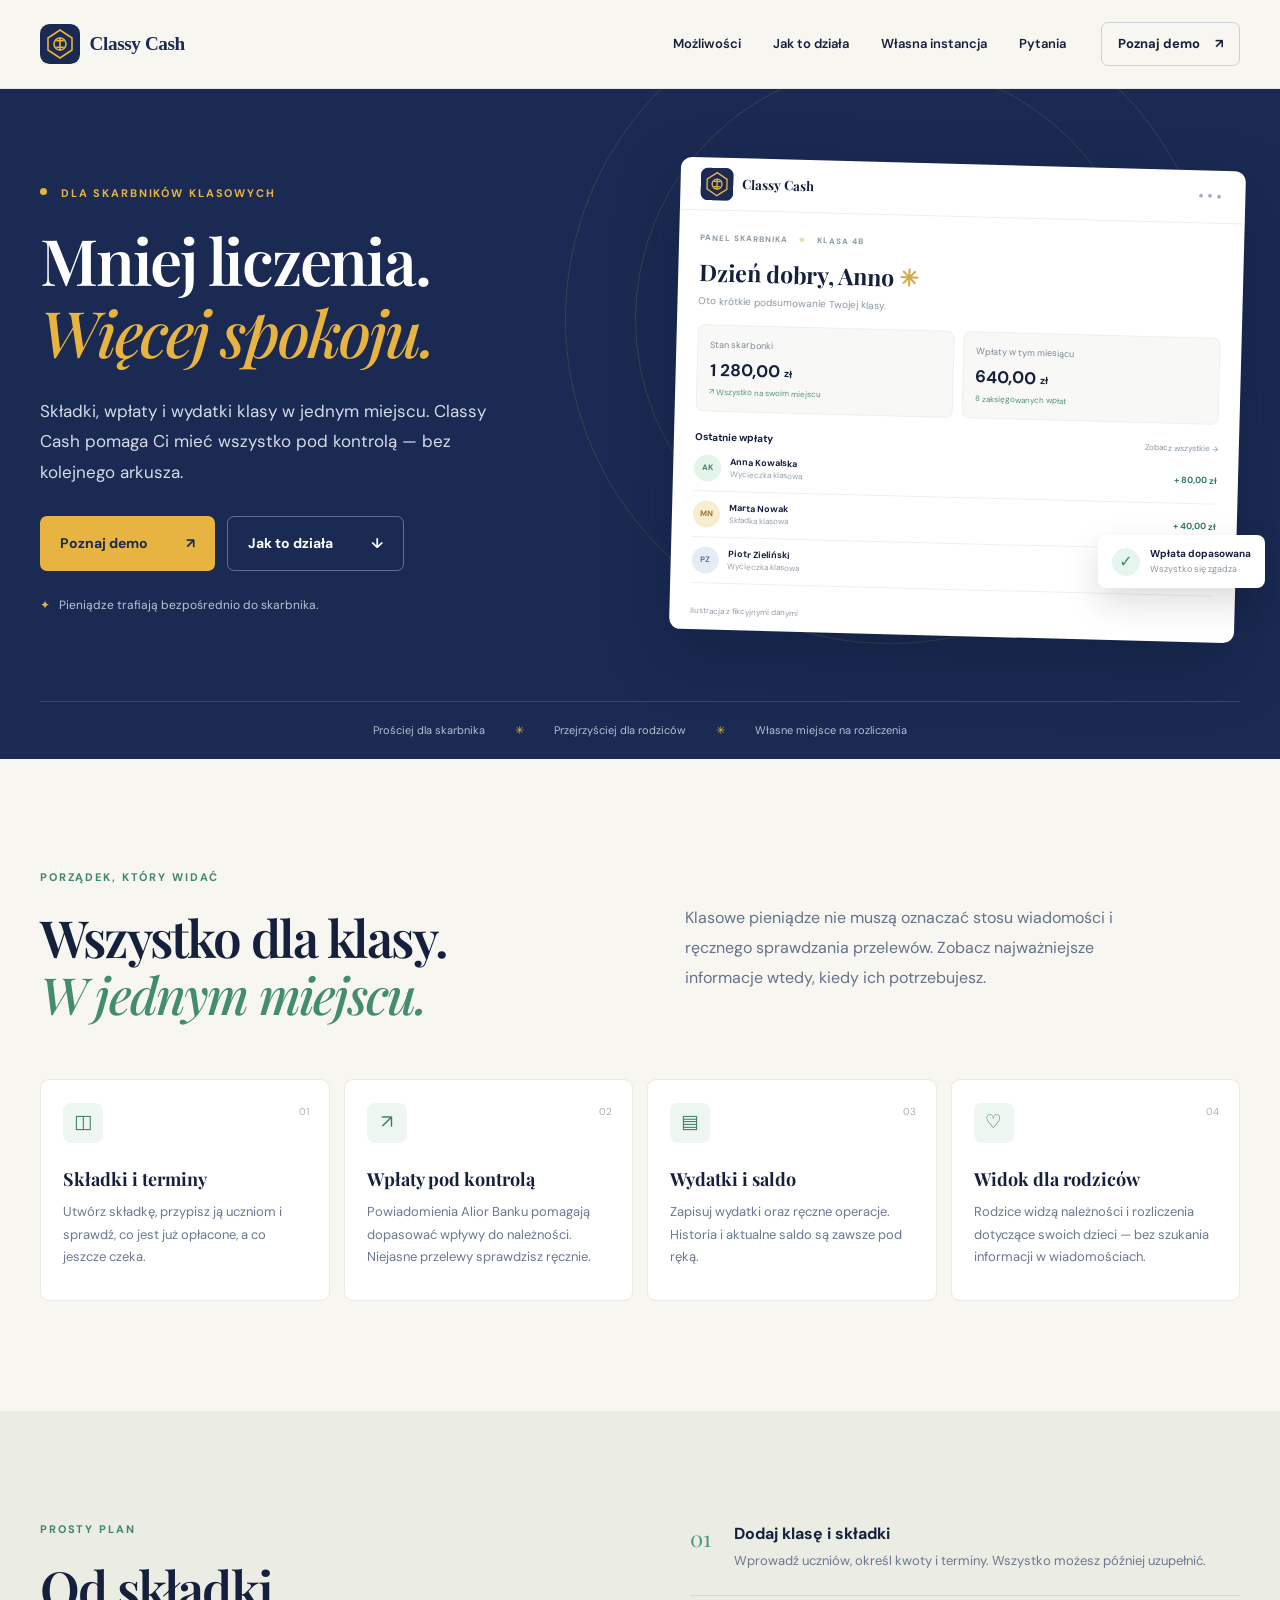
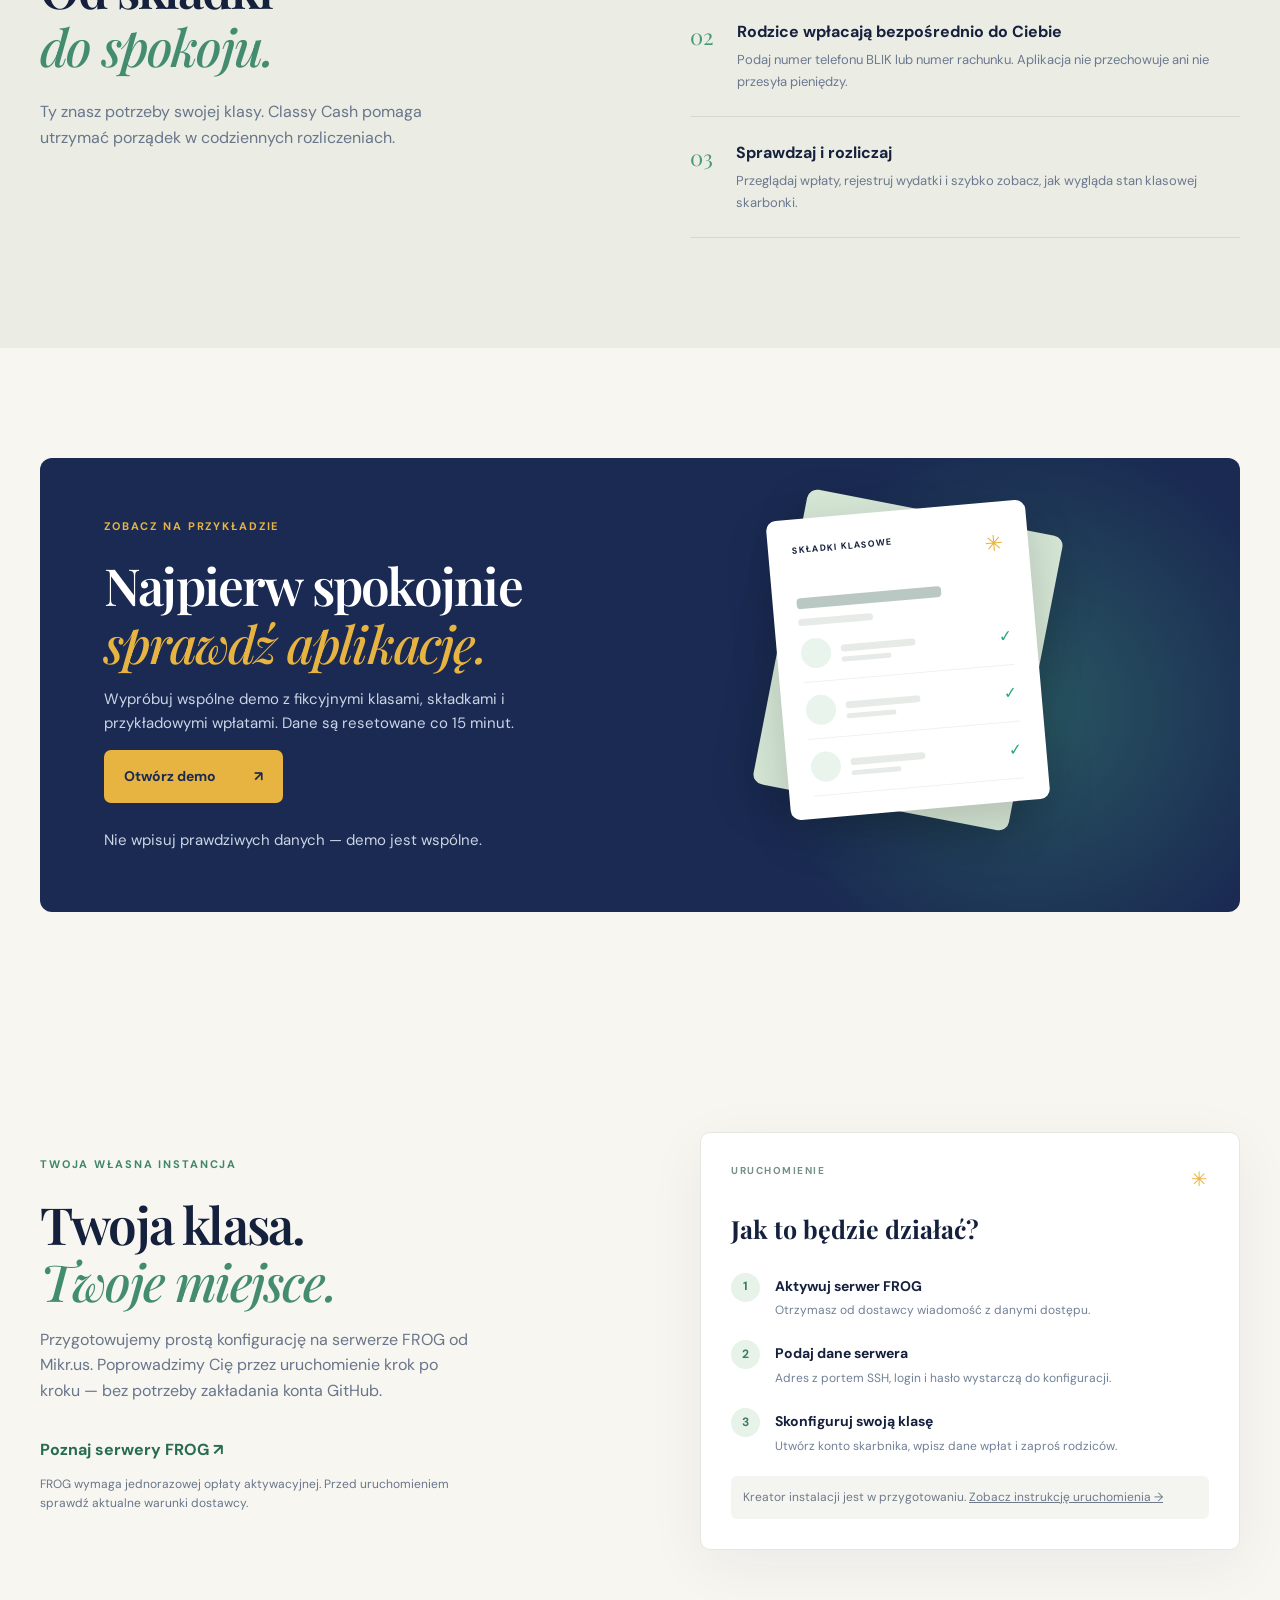
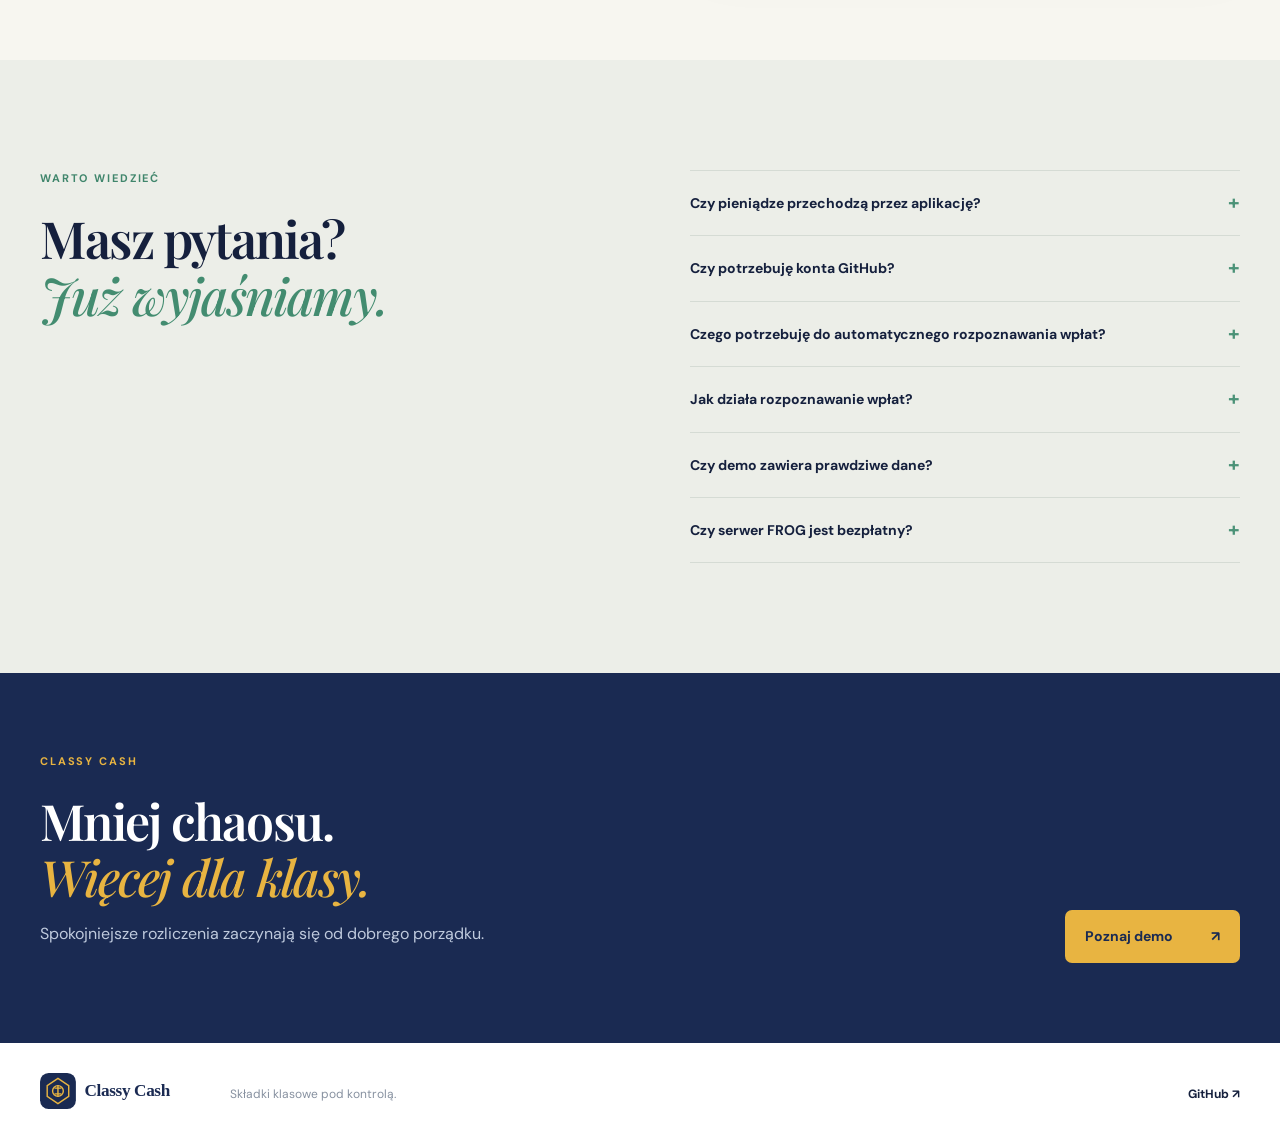
==== commit f27b6c05: "Add guided FROG setup interface" ====
--- a/index.html
+++ b/index.html
@@ -61,7 +61,7 @@
     </section>
     <section class="how section" id="jak-to-dziala"><div class="wrap how-layout"><div class="how-heading"><p class="section-label">PROSTY PLAN</p><h2>Od składki<br><em>do spokoju.</em></h2><p>Ty znasz potrzeby swojej klasy. Classy Cash pomaga utrzymać porządek w codziennych rozliczeniach.</p></div><div class="steps"><article><span>01</span><div><h3>Dodaj klasę i składki</h3><p>Wprowadź uczniów, określ kwoty i terminy. Wszystko możesz później uzupełnić.</p></div></article><article><span>02</span><div><h3>Rodzice wpłacają bezpośrednio do Ciebie</h3><p>Podaj numer telefonu BLIK lub numer rachunku. Aplikacja nie przechowuje ani nie przesyła pieniędzy.</p></div></article><article><span>03</span><div><h3>Sprawdzaj i rozliczaj</h3><p>Przeglądaj wpłaty, rejestruj wydatki i szybko zobacz, jak wygląda stan klasowej skarbonki.</p></div></article></div></div></section>
     <section class="demo section" id="demo"><div class="wrap demo-card"><div><p class="section-label section-label-light">ZOBACZ NA PRZYKŁADZIE</p><h2>Najpierw spokojnie<br><em>sprawdź aplikację.</em></h2><p>Wypróbuj wspólne demo z fikcyjnymi klasami, składkami i przykładowymi wpłatami. Dane są resetowane co 15 minut.</p><a class="button button-gold" href="https://skarbiec.mleczki.pl/">Otwórz demo <span aria-hidden="true">↗</span></a><p class="hero-note">Nie wpisuj prawdziwych danych — demo jest wspólne.</p></div><div class="demo-illustration" aria-hidden="true"><div class="paper paper-back"></div><div class="paper paper-front"><div class="paper-top"><span>SKŁADKI KLASOWE</span><b>✳</b></div><div class="paper-line wide"></div><div class="paper-line"></div><div class="paper-row"><i></i><div><div class="paper-line"></div><div class="paper-line short"></div></div><span>✓</span></div><div class="paper-row"><i></i><div><div class="paper-line"></div><div class="paper-line short"></div></div><span>✓</span></div><div class="paper-row"><i></i><div><div class="paper-line"></div><div class="paper-line short"></div></div><span>✓</span></div></div></div></div></section>
-    <section class="install wrap section" id="instalacja"><div class="install-copy"><p class="section-label">TWOJA WŁASNA INSTANCJA</p><h2>Twoja klasa.<br><em>Twoje miejsce.</em></h2><p>Przygotowujemy prostą konfigurację na serwerze FROG od Mikr.us. Poprowadzimy Cię przez uruchomienie krok po kroku — bez potrzeby zakładania konta GitHub.</p><a class="text-link" href="https://frog.mikr.us/" target="_blank" rel="noopener noreferrer">Poznaj serwery FROG <span aria-hidden="true">↗</span></a><p class="fine-print">FROG wymaga jednorazowej opłaty aktywacyjnej. Przed uruchomieniem sprawdź aktualne warunki dostawcy.</p></div><div class="install-panel"><div class="install-panel-top"><span>URUCHOMIENIE</span><span>✳</span></div><h3>Jak to będzie działać?</h3><ol><li><span>1</span><div><strong>Aktywuj serwer FROG</strong><p>Otrzymasz od dostawcy wiadomość z danymi dostępu.</p></div></li><li><span>2</span><div><strong>Podaj dane serwera</strong><p>Adres z portem SSH, login i hasło wystarczą do konfiguracji.</p></div></li><li><span>3</span><div><strong>Skonfiguruj swoją klasę</strong><p>Utwórz konto skarbnika, wpisz dane wpłat i zaproś rodziców.</p></div></li></ol><div class="install-status">Kreator instalacji jest w przygotowaniu.</div></div></section>
+    <section class="install wrap section" id="instalacja"><div class="install-copy"><p class="section-label">TWOJA WŁASNA INSTANCJA</p><h2>Twoja klasa.<br><em>Twoje miejsce.</em></h2><p>Przygotowujemy prostą konfigurację na serwerze FROG od Mikr.us. Poprowadzimy Cię przez uruchomienie krok po kroku — bez potrzeby zakładania konta GitHub.</p><a class="text-link" href="https://frog.mikr.us/" target="_blank" rel="noopener noreferrer">Poznaj serwery FROG <span aria-hidden="true">↗</span></a><p class="fine-print">FROG wymaga jednorazowej opłaty aktywacyjnej. Przed uruchomieniem sprawdź aktualne warunki dostawcy.</p></div><div class="install-panel"><div class="install-panel-top"><span>URUCHOMIENIE</span><span>✳</span></div><h3>Jak to będzie działać?</h3><ol><li><span>1</span><div><strong>Aktywuj serwer FROG</strong><p>Otrzymasz od dostawcy wiadomość z danymi dostępu.</p></div></li><li><span>2</span><div><strong>Podaj dane serwera</strong><p>Adres z portem SSH, login i hasło wystarczą do konfiguracji.</p></div></li><li><span>3</span><div><strong>Skonfiguruj swoją klasę</strong><p>Utwórz konto skarbnika, wpisz dane wpłat i zaproś rodziców.</p></div></li></ol><div class="install-status">Kreator instalacji jest w przygotowaniu. <a href="start.html">Zobacz instrukcję uruchomienia →</a></div></div></section>
     <section class="faq section" id="pytania"><div class="wrap faq-layout"><div><p class="section-label">WARTO WIEDZIEĆ</p><h2>Masz pytania?<br><em>Już wyjaśniamy.</em></h2></div><div class="faq-list"><details><summary>Czy pieniądze przechodzą przez aplikację?</summary><p>Nie. Rodzice płacą bezpośrednio do skarbnika na wskazany numer telefonu lub rachunek. Classy Cash pomaga zapisać i dopasować informacje o wpłatach.</p></details><details><summary>Czy potrzebuję konta GitHub?</summary><p>Nie. Planowany kreator poprowadzi Cię przez uruchomienie własnej instancji bez konta GitHub.</p></details><details><summary>Czego potrzebuję do automatycznego rozpoznawania wpłat?</summary><p>Potrzebujesz konta w Alior Banku (możesz wybrać bezpłatne konto, zgodnie z aktualną ofertą banku) oraz telefonu z numerem powiązanym z tym kontem w usłudze BLIK. Skonfiguruj też powiadomienia e-mail z banku. Przelewy trafiają bezpośrednio na Twoje konto, a Classy Cash dopasowuje powiadomienia do należności.</p></details><details><summary>Jak działa rozpoznawanie wpłat?</summary><p>Po konfiguracji Alior Bank wysyła powiadomienie na adres przypisany do Twojej instancji. Aplikacja próbuje dopasować wpływ do należności; niejasne przypadki możesz sprawdzić ręcznie.</p></details><details><summary>Czy demo zawiera prawdziwe dane?</summary><p>Nie. Demo zawiera fikcyjne przykłady i jest resetowane co 15 minut. Nie wpisuj do niego prawdziwych danych.</p></details><details><summary>Czy serwer FROG jest bezpłatny?</summary><p>FROG nie ma opłaty abonamentowej, ale wymaga jednorazowej opłaty aktywacyjnej. Aktualne szczegóły i ograniczenia sprawdzisz u dostawcy.</p></details></div></div></section>
     <section class="closing"><div class="wrap closing-inner"><div><p class="section-label section-label-light">CLASSY CASH</p><h2>Mniej chaosu.<br><em>Więcej dla klasy.</em></h2><p>Spokojniejsze rozliczenia zaczynają się od dobrego porządku.</p></div><a class="button button-gold" href="https://skarbiec.mleczki.pl/">Poznaj demo <span aria-hidden="true">↗</span></a></div></section>
   </main>
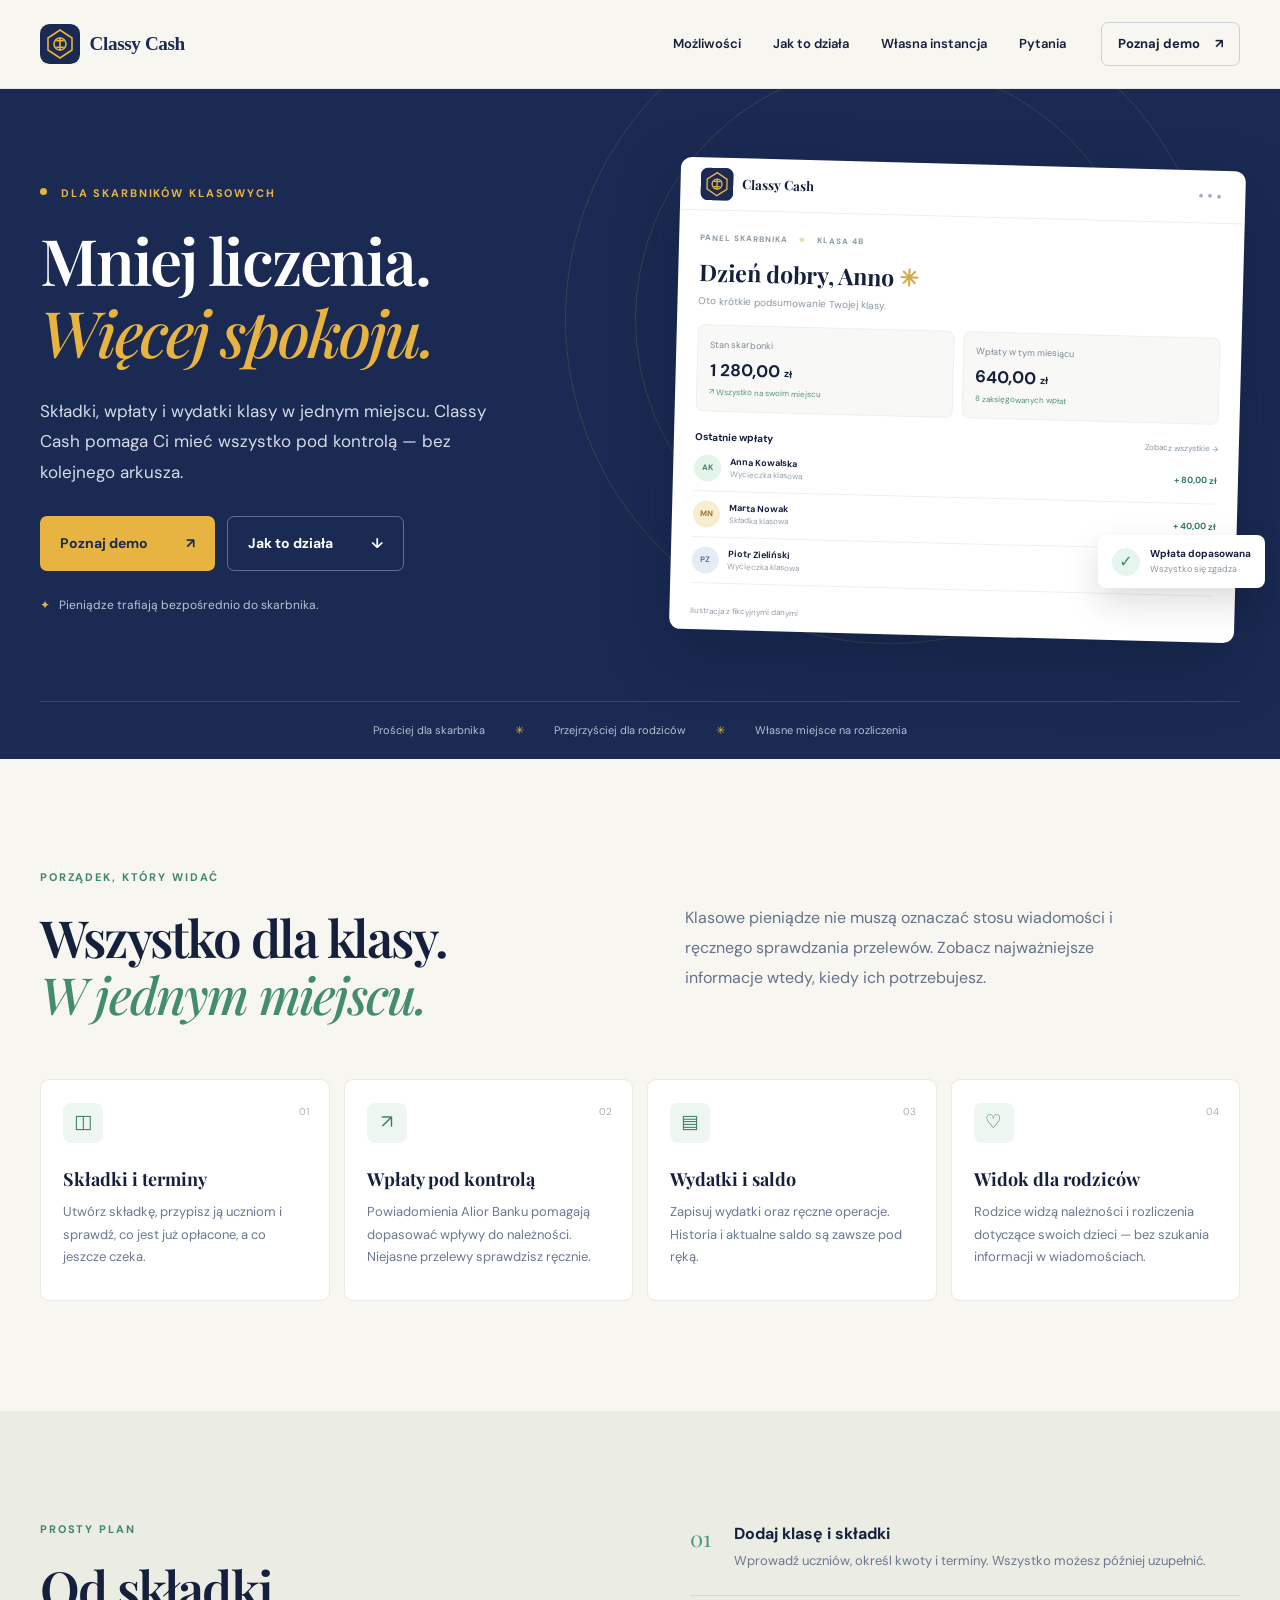
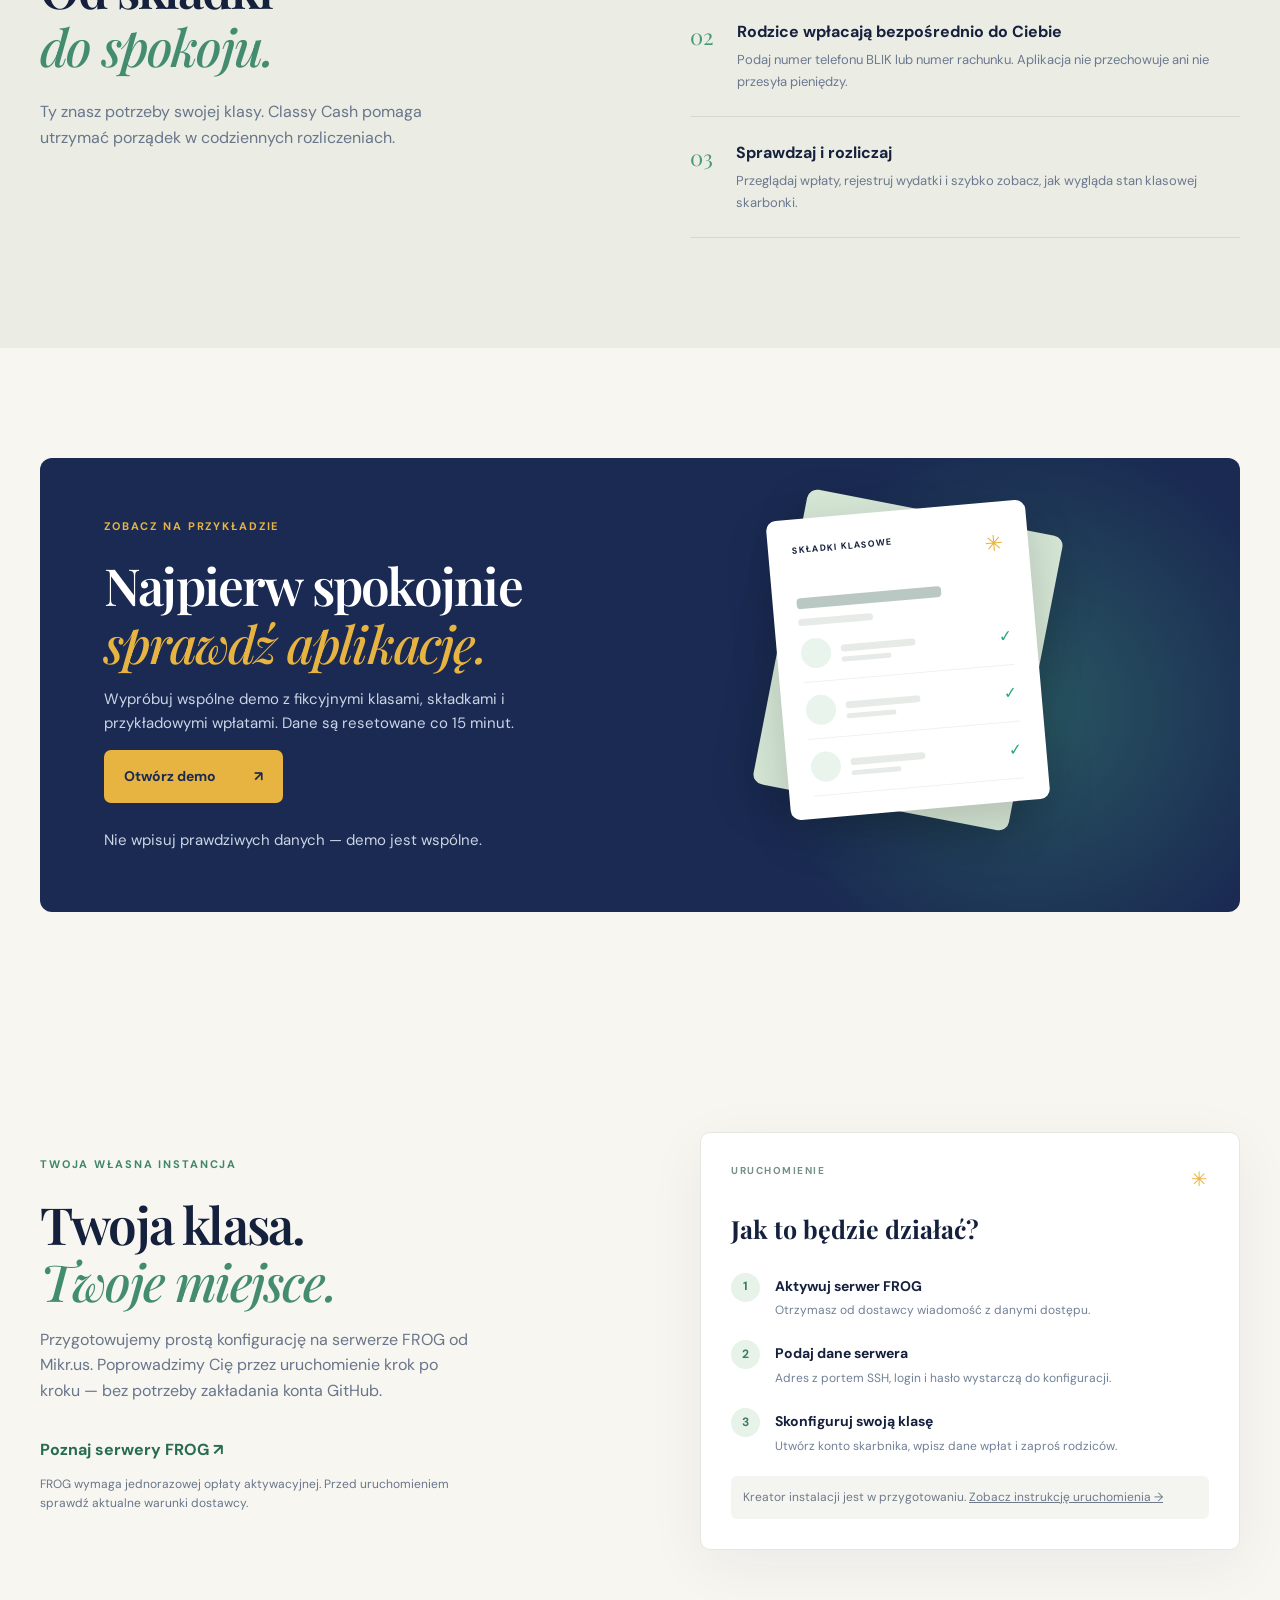
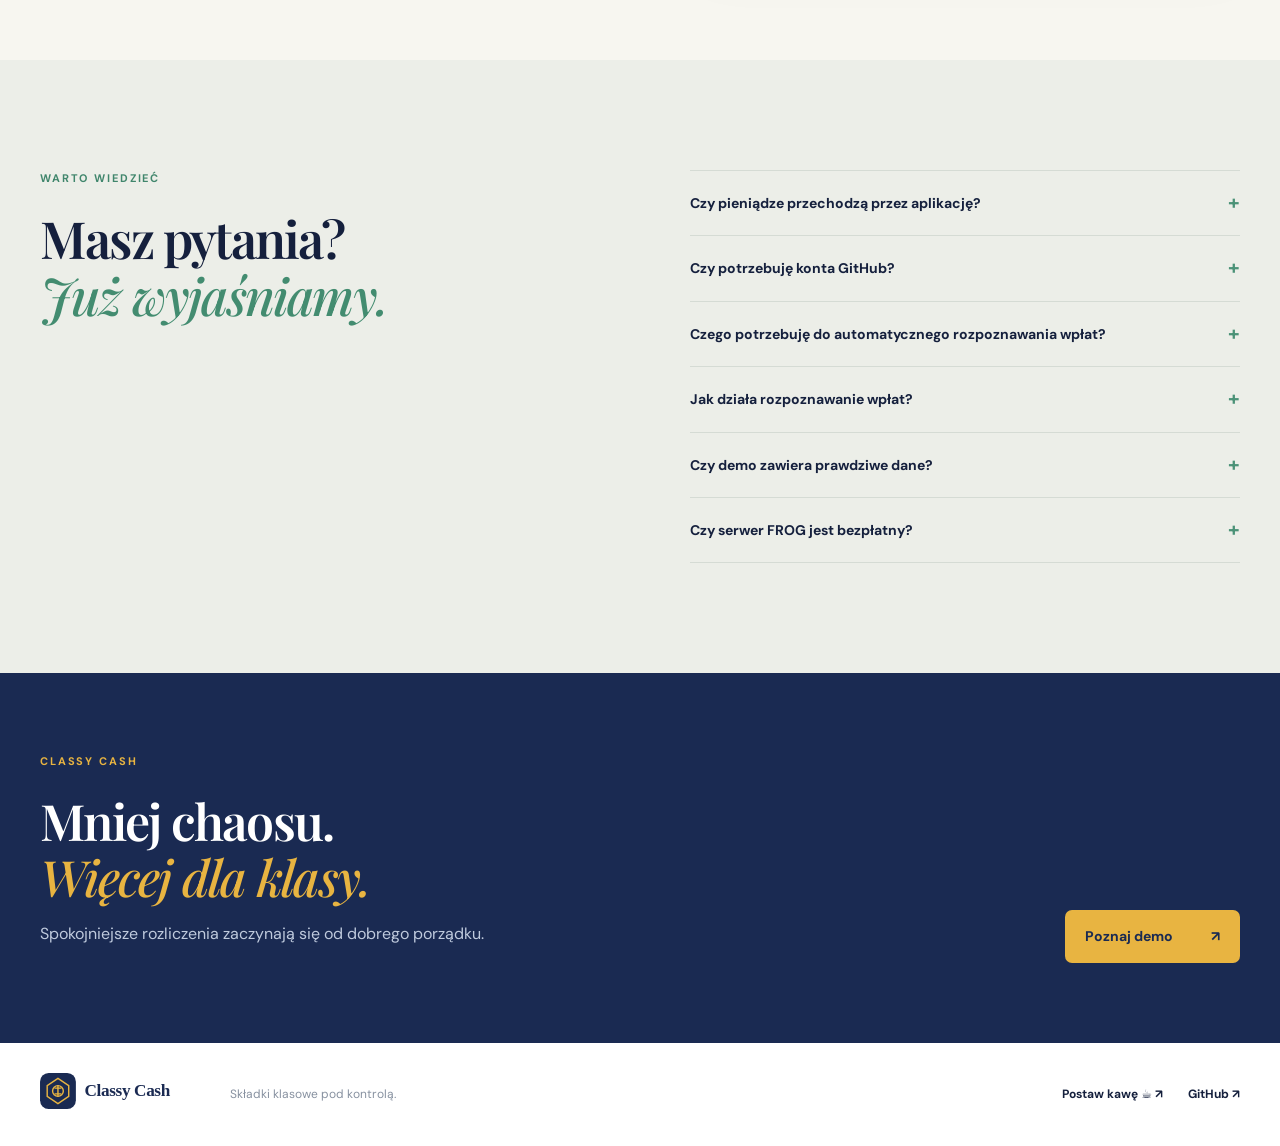
==== commit 5453d439: "Add optional coffee support link" ====
--- a/index.html
+++ b/index.html
@@ -65,6 +65,6 @@
     <section class="faq section" id="pytania"><div class="wrap faq-layout"><div><p class="section-label">WARTO WIEDZIEĆ</p><h2>Masz pytania?<br><em>Już wyjaśniamy.</em></h2></div><div class="faq-list"><details><summary>Czy pieniądze przechodzą przez aplikację?</summary><p>Nie. Rodzice płacą bezpośrednio do skarbnika na wskazany numer telefonu lub rachunek. Classy Cash pomaga zapisać i dopasować informacje o wpłatach.</p></details><details><summary>Czy potrzebuję konta GitHub?</summary><p>Nie. Planowany kreator poprowadzi Cię przez uruchomienie własnej instancji bez konta GitHub.</p></details><details><summary>Czego potrzebuję do automatycznego rozpoznawania wpłat?</summary><p>Potrzebujesz konta w Alior Banku (możesz wybrać bezpłatne konto, zgodnie z aktualną ofertą banku) oraz telefonu z numerem powiązanym z tym kontem w usłudze BLIK. Skonfiguruj też powiadomienia e-mail z banku. Przelewy trafiają bezpośrednio na Twoje konto, a Classy Cash dopasowuje powiadomienia do należności.</p></details><details><summary>Jak działa rozpoznawanie wpłat?</summary><p>Po konfiguracji Alior Bank wysyła powiadomienie na adres przypisany do Twojej instancji. Aplikacja próbuje dopasować wpływ do należności; niejasne przypadki możesz sprawdzić ręcznie.</p></details><details><summary>Czy demo zawiera prawdziwe dane?</summary><p>Nie. Demo zawiera fikcyjne przykłady i jest resetowane co 15 minut. Nie wpisuj do niego prawdziwych danych.</p></details><details><summary>Czy serwer FROG jest bezpłatny?</summary><p>FROG nie ma opłaty abonamentowej, ale wymaga jednorazowej opłaty aktywacyjnej. Aktualne szczegóły i ograniczenia sprawdzisz u dostawcy.</p></details></div></div></section>
     <section class="closing"><div class="wrap closing-inner"><div><p class="section-label section-label-light">CLASSY CASH</p><h2>Mniej chaosu.<br><em>Więcej dla klasy.</em></h2><p>Spokojniejsze rozliczenia zaczynają się od dobrego porządku.</p></div><a class="button button-gold" href="https://skarbiec.mleczki.pl/">Poznaj demo <span aria-hidden="true">↗</span></a></div></section>
   </main>
-  <footer><div class="wrap footer-inner"><a class="footer-brand" href="#start"><img src="assets/brand/logo.svg" alt="Classy Cash" width="165" height="36"></a><p>Składki klasowe pod kontrolą.</p><a href="https://github.com/classy-cash">GitHub <span aria-hidden="true">↗</span></a></div></footer>
+  <footer><div class="wrap footer-inner"><a class="footer-brand" href="#start"><img src="assets/brand/logo.svg" alt="Classy Cash" width="165" height="36"></a><p>Składki klasowe pod kontrolą.</p><a href="https://suppi.pl/mleczakm" target="_blank" rel="noopener noreferrer">Postaw kawę ☕ <span aria-hidden="true">↗</span></a><a href="https://github.com/classy-cash">GitHub <span aria-hidden="true">↗</span></a></div></footer>
 </body>
 </html>
--- a/style.css
+++ b/style.css
@@ -1,3 +1,6 @@
 @import url('https://fonts.googleapis.com/css2?family=DM+Sans:wght@400;500;600;700&family=Playfair+Display:ital,wght@0,500;0,600;0,700;1,500;1,600&display=swap');
 :root{--navy:#1a2a52;--ink:#15203d;--amber:#e8b441;--green:#2aa57f;--ivory:#f7f6f0;--muted:#64708a;--line:#e3e4df;--serif:'Playfair Display',Georgia,serif;--sans:'DM Sans',Inter,system-ui,sans-serif}
 *{box-sizing:border-box}html{scroll-behavior:smooth}body{margin:0;background:var(--ivory);color:var(--ink);font-family:var(--sans);font-size:16px;line-height:1.6}a{color:inherit}button,a,summary{outline-offset:4px}a:focus-visible,summary:focus-visible{outline:3px solid var(--green)}.wrap{width:min(100% - 48px,1200px);margin-inline:auto}.skip{position:absolute;top:-80px;left:16px;z-index:10;background:#fff;padding:8px 16px}.skip:focus{top:8px}.site-header{background:var(--ivory);border-bottom:1px solid rgba(26,42,82,.08)}.nav{height:88px;display:flex;align-items:center;gap:35px}.brand{display:flex;align-items:center;margin-right:auto}.brand img{width:184px;height:auto}.nav-links{display:flex;align-items:center;gap:32px;font-size:13px;font-weight:600}.nav-links a{text-decoration:none}.nav-links a:hover,.text-link:hover{text-decoration:underline}.nav-cta{font-size:13px;font-weight:700;text-decoration:none;border:1px solid #cbd1d7;border-radius:7px;padding:11px 16px}.nav-cta span{margin-left:12px}.hero{background:var(--navy);color:#fff;overflow:hidden}.hero-inner{min-height:598px;display:grid;grid-template-columns:1fr 1fr;align-items:center;gap:70px;padding-block:75px 65px}.hero-copy{position:relative;z-index:1}.eyebrow,.section-label{font-size:11px;letter-spacing:.17em;font-weight:700;color:#40866c;margin:0 0 22px}.eyebrow{color:#e8b441}.dot{display:inline-block;width:7px;height:7px;border-radius:50%;background:var(--amber);margin-right:9px;vertical-align:2px}.hero h1,.section h2,.closing h2{font-family:var(--serif);font-weight:600;line-height:1.12;letter-spacing:-.035em;margin:0}.hero h1{font-size:clamp(48px,5vw,72px)}h1 em,h2 em{font-weight:500;color:var(--amber)}.hero-lede{max-width:490px;color:#d5dce8;font-size:17px;line-height:1.8;margin:28px 0 29px}.hero-actions{display:flex;gap:12px;flex-wrap:wrap}.button{display:inline-flex;align-items:center;justify-content:center;gap:38px;padding:15px 20px;border-radius:7px;text-decoration:none;font-weight:700;font-size:14px}.button-gold{background:var(--amber);color:var(--navy)}.button-gold:hover{background:#f4c95e}.button-ghost{border:1px solid rgba(255,255,255,.32);color:#fff}.button-ghost:hover{background:rgba(255,255,255,.08)}.hero-note{font-size:12px;color:#b9c4d8;margin:25px 0 0}.hero-note span{color:var(--amber);margin-right:6px}.hero-visual{position:relative;min-width:0}.visual-orbit{position:absolute;border:1px solid rgba(232,180,65,.16);border-radius:50%;pointer-events:none}.orbit-one{width:510px;height:510px;top:-100px;left:-40px}.orbit-two{width:650px;height:650px;top:-170px;left:-110px}.dashboard{position:relative;background:#fff;border-radius:11px;color:var(--ink);box-shadow:0 24px 65px rgba(4,15,36,.26);transform:rotate(1.5deg);overflow:hidden}.dashboard-top{height:53px;border-bottom:1px solid #edf0ee;display:flex;align-items:center;justify-content:space-between;padding:0 20px}.dashboard-brand{display:flex;align-items:center;gap:9px;font-family:var(--serif);font-size:13px}.dashboard-menu{color:#a7b0c0;letter-spacing:3px}.dashboard-body{padding:21px}.dashboard-kicker{font-size:8px;color:#8a98a1;font-weight:700;letter-spacing:.12em;margin:0}.dashboard-kicker span{color:#dbb156;margin:0 8px}.dashboard h2{font-family:var(--serif);font-size:23px;margin:10px 0 0}.dashboard h2 span{color:#d4aa46}.dashboard-sub{font-size:10px;color:#8c98a6;margin:2px 0 15px}.dashboard-cards{display:grid;grid-template-columns:1fr 1fr;gap:9px}.mini-card{background:#f8f9f6;border:1px solid #edf0ec;border-radius:7px;padding:12px;display:flex;flex-direction:column}.mini-card>span{font-size:9px;color:#7b8797}.mini-card strong{font-size:17px;margin-top:5px}.mini-card strong small{font-size:10px}.mini-card em{font-size:8px;font-style:normal;color:#549477;margin-top:2px}.dashboard-list{padding-top:18px}.list-title{display:flex;justify-content:space-between;font-size:10px}.list-title span{color:#8594a6;font-size:8px}.payment-row{display:flex;align-items:center;gap:9px;border-bottom:1px solid #eff1ef;padding:9px 0}.payment-row>div{display:flex;flex-direction:column;flex:1;line-height:1.3}.payment-row strong{font-size:9px}.payment-row small{font-size:8px;color:#95a0ac}.payment-row>b{font-size:9px;color:#367b61}.avatar{width:27px;height:27px;border-radius:50%;display:grid;place-items:center;font-size:8px;font-weight:700}.avatar-green{background:#e3f5ea;color:#45816b}.avatar-gold{background:#f7edcf;color:#99772f}.avatar-blue{background:#e6ecf5;color:#5c7294}.visual-caption{margin:0;padding:0 21px 12px;color:#929ba7;font-size:8px}.floating-note{position:absolute;right:-25px;bottom:48px;background:#fff;border-radius:8px;color:var(--ink);box-shadow:0 14px 35px rgba(0,0,0,.14);padding:11px 14px;display:flex;gap:10px;align-items:center}.floating-note div{display:flex;flex-direction:column}.floating-note strong{font-size:10px}.floating-note small{font-size:9px;color:#8a96a4}.check{width:28px;height:28px;border-radius:50%;background:#e6f5ee;color:#2b9271;display:grid;place-items:center;font-weight:700}.hero-bottom{border-top:1px solid rgba(255,255,255,.13);display:flex;justify-content:center;gap:30px;padding-block:20px;color:#b5c0d1;font-size:11px}.hero-bottom span:nth-child(even){color:var(--amber)}.section{padding-block:110px}.intro{display:grid;grid-template-columns:1fr 1fr;gap:30px 90px}.section h2,.closing h2{font-size:clamp(36px,4vw,54px)}.section h2 em{color:#438c70}.section-intro{max-width:470px;margin:34px 0 0;color:#66728a;line-height:1.85}.features{grid-column:1/-1;display:grid;grid-template-columns:repeat(4,1fr);gap:14px;margin-top:25px}.feature{background:#fff;border:1px solid #e9eae5;border-radius:9px;padding:23px 22px 26px;min-height:222px;position:relative}.feature-icon{width:40px;height:40px;background:#edf6f0;color:#398163;border-radius:8px;display:grid;place-items:center;font-size:19px}.feature-number{position:absolute;right:20px;top:24px;font-size:10px;color:#a9b2b4}.feature h3{font-family:var(--serif);font-size:18px;margin:22px 0 8px}.feature p{font-size:13px;line-height:1.7;color:#6b7890;margin:0}.how{background:#ebece3}.how-layout{display:grid;grid-template-columns:1fr 1fr;gap:100px}.how-heading>p:last-child{color:#68758b;max-width:390px;margin-top:24px}.steps article{display:flex;gap:23px;padding:23px 0;border-bottom:1px solid #d3d9d2}.steps article:first-child{padding-top:0}.steps article>span{font-family:var(--serif);color:#4a987b;font-size:22px}.steps h3{margin:0 0 4px;font-size:16px}.steps p{color:#6b7890;font-size:13px;line-height:1.7;margin:0}.demo{padding-block:110px}.demo-card{background:var(--navy);border-radius:12px;color:#fff;display:grid;grid-template-columns:1fr 1fr;overflow:hidden;min-height:390px}.demo-card>div:first-child{padding:60px 64px}.section-label-light{color:var(--amber)}.demo-card h2 em,.closing h2 em{color:var(--amber)}.demo-card p:not(.section-label){color:#cbd5e4;max-width:470px;font-size:15px}.availability{display:inline-block;background:rgba(255,255,255,.08);border:1px solid rgba(255,255,255,.14);border-radius:8px;font-size:12px;margin-top:14px;padding:13px 16px;color:#f0f2f5}.demo-illustration{position:relative;min-height:360px;background:radial-gradient(circle at 65% 55%,rgba(63,154,121,.4),transparent 60%)}.paper{position:absolute;background:#fff;border-radius:10px;width:260px;height:300px;top:52px;left:23%;box-shadow:0 16px 45px rgba(0,0,0,.17)}.paper-back{transform:rotate(11deg);background:#d5e6d5}.paper-front{transform:rotate(-5deg);padding:24px;color:var(--ink)}.paper-top{display:flex;justify-content:space-between;font-size:9px;letter-spacing:.12em;font-weight:700}.paper-top b{font-size:22px;color:var(--amber)}.paper-line{background:#e6ebe7;height:7px;border-radius:4px;width:75px;margin-top:10px}.paper-line.wide{width:145px;height:11px;background:#bac8c3;margin-top:20px}.paper-line.short{width:50px;height:5px}.paper-row{display:flex;align-items:center;gap:10px;border-bottom:1px solid #eff2ef;padding:13px 0}.paper-row i{background:#e9f4ec;border-radius:50%;width:30px;height:30px}.paper-row div{flex:1}.paper-row div .paper-line{margin-top:5px}.paper-row span{color:var(--green)}.install{display:grid;grid-template-columns:1fr 1fr;gap:120px;align-items:center}.install-copy>p:not(.section-label){max-width:440px;color:#68758b}.text-link{display:inline-block;margin-top:18px;color:#276c52;font-weight:700;text-decoration:none}.fine-print{font-size:12px;line-height:1.6}.install-panel{border:1px solid #e5e8e0;background:#fff;border-radius:10px;padding:30px;box-shadow:0 15px 60px rgba(26,42,82,.06)}.install-panel-top{display:flex;justify-content:space-between;font-size:10px;color:#759184;font-weight:700;letter-spacing:.15em}.install-panel-top span:last-child{color:var(--amber);font-size:20px}.install-panel h3{font-family:var(--serif);font-size:25px;margin:14px 0 24px}.install-panel ol{margin:0;padding:0;list-style:none}.install-panel li{display:flex;gap:15px;margin:20px 0}.install-panel li>span{flex:none;width:29px;height:29px;border-radius:50%;background:#e7f2e9;color:#397b62;display:grid;place-items:center;font-size:12px;font-weight:700}.install-panel li strong{font-size:14px}.install-panel li p{margin:3px 0 0;color:#718096;font-size:12px}.install-status{background:#f4f5f1;border-radius:6px;padding:12px;color:#6f7a88;font-size:12px}.faq{background:#eceee8}.faq-layout{display:grid;grid-template-columns:1fr 1fr;gap:100px}.faq-list details{border-bottom:1px solid #d5dbd4}.faq-list details:first-child{border-top:1px solid #d5dbd4}.faq-list summary{list-style:none;cursor:pointer;display:flex;justify-content:space-between;gap:20px;padding:21px 0;font-size:14px;font-weight:700}.faq-list summary::-webkit-details-marker{display:none}.faq-list summary:after{content:'+';font-size:20px;color:#4b9277;line-height:1}.faq-list details[open] summary:after{content:'−'}.faq-list details p{margin:0 0 22px;color:#66728a;font-size:13px;line-height:1.8}.closing{background:var(--navy);color:white}.closing-inner{padding-block:80px;display:flex;justify-content:space-between;align-items:end;gap:30px}.closing-inner p:not(.section-label){color:#bfcadd}.closing h2{font-size:clamp(36px,4vw,50px)}footer{background:#fff}.footer-inner{display:flex;align-items:center;gap:25px;padding-block:30px;font-size:12px;color:#8791a0}.footer-brand img{width:165px;height:auto}.footer-inner p{margin-right:auto}.footer-inner>a:last-child{font-weight:700;text-decoration:none;color:var(--ink)}@media(max-width:900px){.nav-links{gap:15px}.hero-inner{gap:35px}.features{grid-template-columns:repeat(2,1fr)}.how-layout,.faq-layout{gap:45px}.install{gap:45px}.floating-note{right:-5px}}@media(max-width:680px){.wrap{width:min(100% - 32px,1200px)}.nav{height:70px}.brand img{width:155px}.nav-links{display:none}.nav-cta{padding:8px 10px;font-size:12px}.hero-inner{grid-template-columns:1fr;padding-block:62px 55px;gap:65px}.hero h1{font-size:48px}.hero-lede{font-size:15px}.hero-visual{max-width:450px;margin:auto}.floating-note{right:-4px}.hero-bottom{gap:10px;flex-wrap:wrap;font-size:10px}.section{padding-block:75px}.intro,.how-layout,.install,.faq-layout{grid-template-columns:1fr;gap:25px}.section-intro{margin:0}.features{grid-template-columns:1fr 1fr;margin-top:8px}.feature{padding:18px;min-height:210px}.feature h3{font-size:16px}.demo-card{grid-template-columns:1fr}.demo-card>div:first-child{padding:38px 28px 15px}.demo-illustration{min-height:330px}.paper{left:calc(50% - 130px);top:10px}.install-panel{padding:24px}.closing-inner{display:block;padding-block:60px}.closing .button{margin-top:15px}.footer-inner{flex-wrap:wrap;gap:12px}.footer-inner p{width:100%;margin:0}.faq-list{margin-top:10px}}@media(max-width:390px){.features{grid-template-columns:1fr}.feature{min-height:0}.hero h1{font-size:41px}.dashboard-body{padding:15px}.mini-card strong{font-size:14px}.hero-bottom span:nth-child(even){display:none}}
+
+.footer-inner>a:not(.footer-brand){font-weight:700;text-decoration:none;color:var(--ink)}
+.footer-inner>a:not(.footer-brand):hover{text-decoration:underline}
